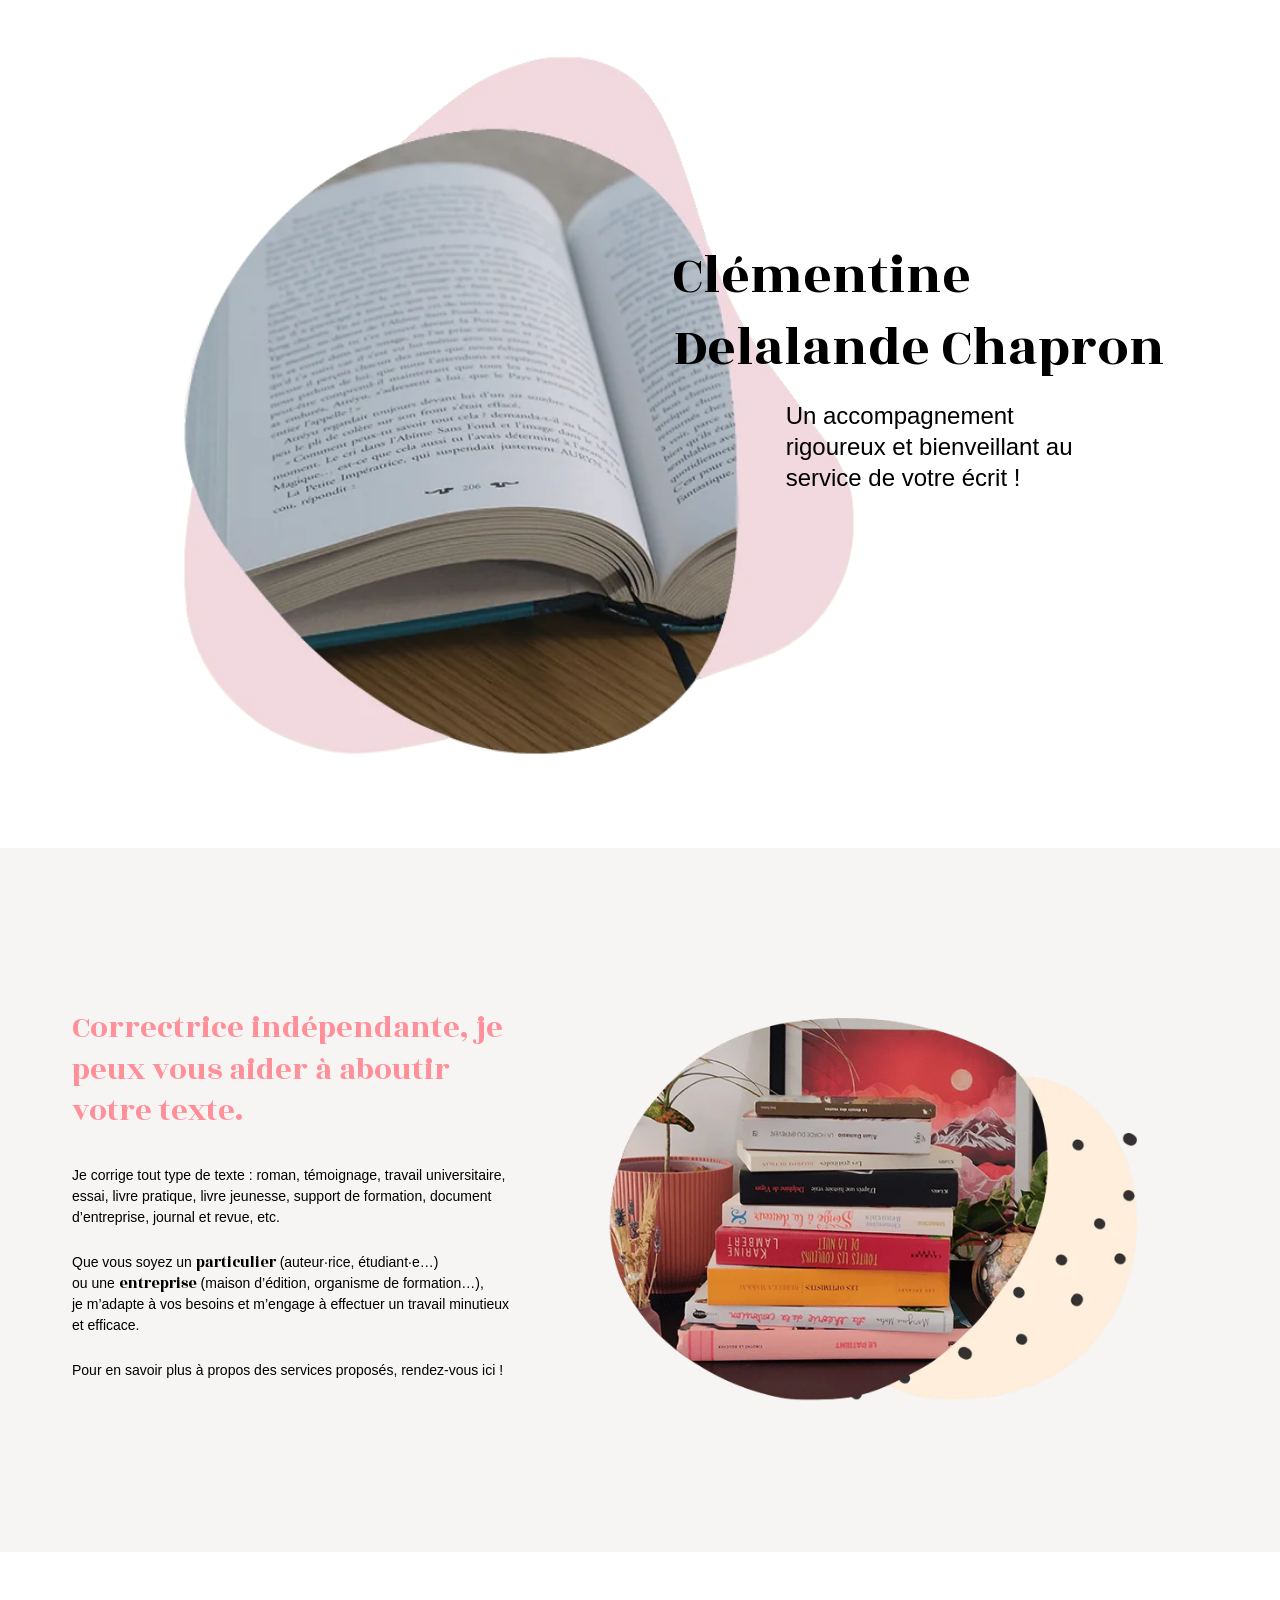
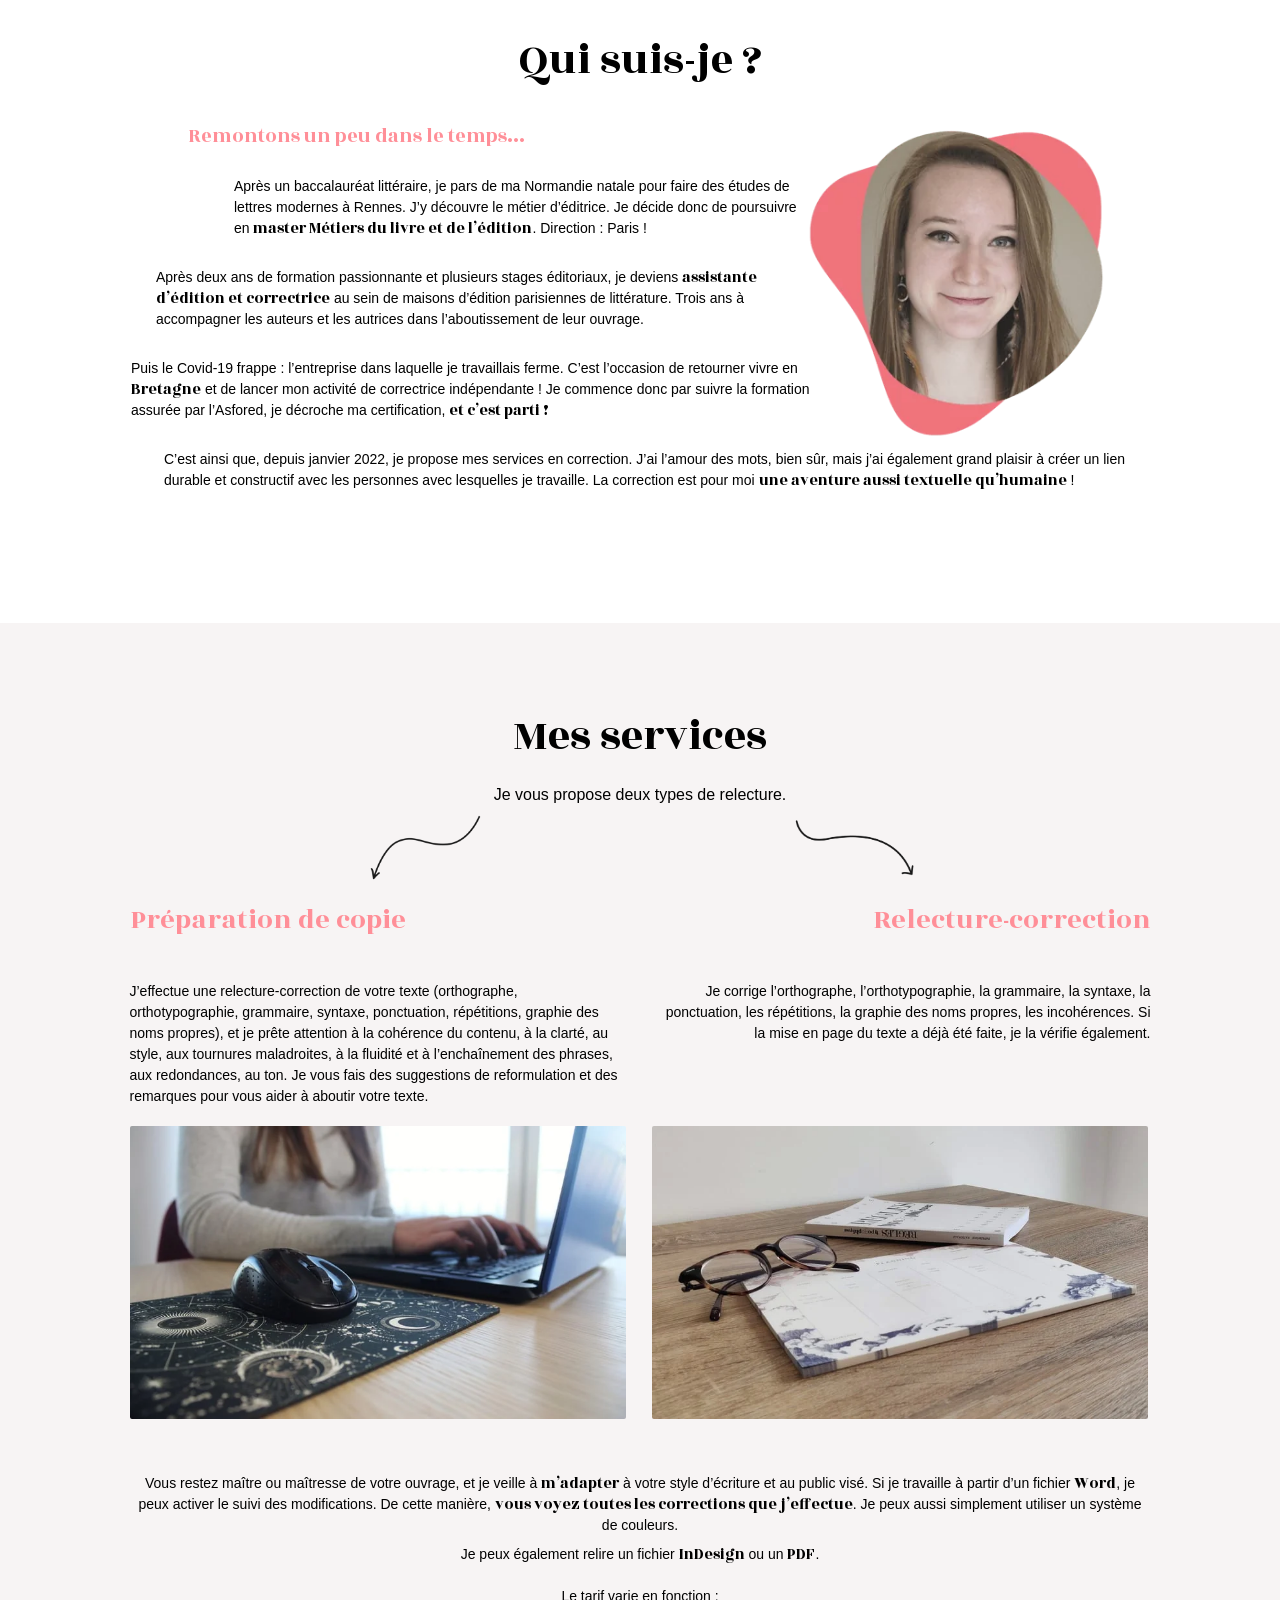
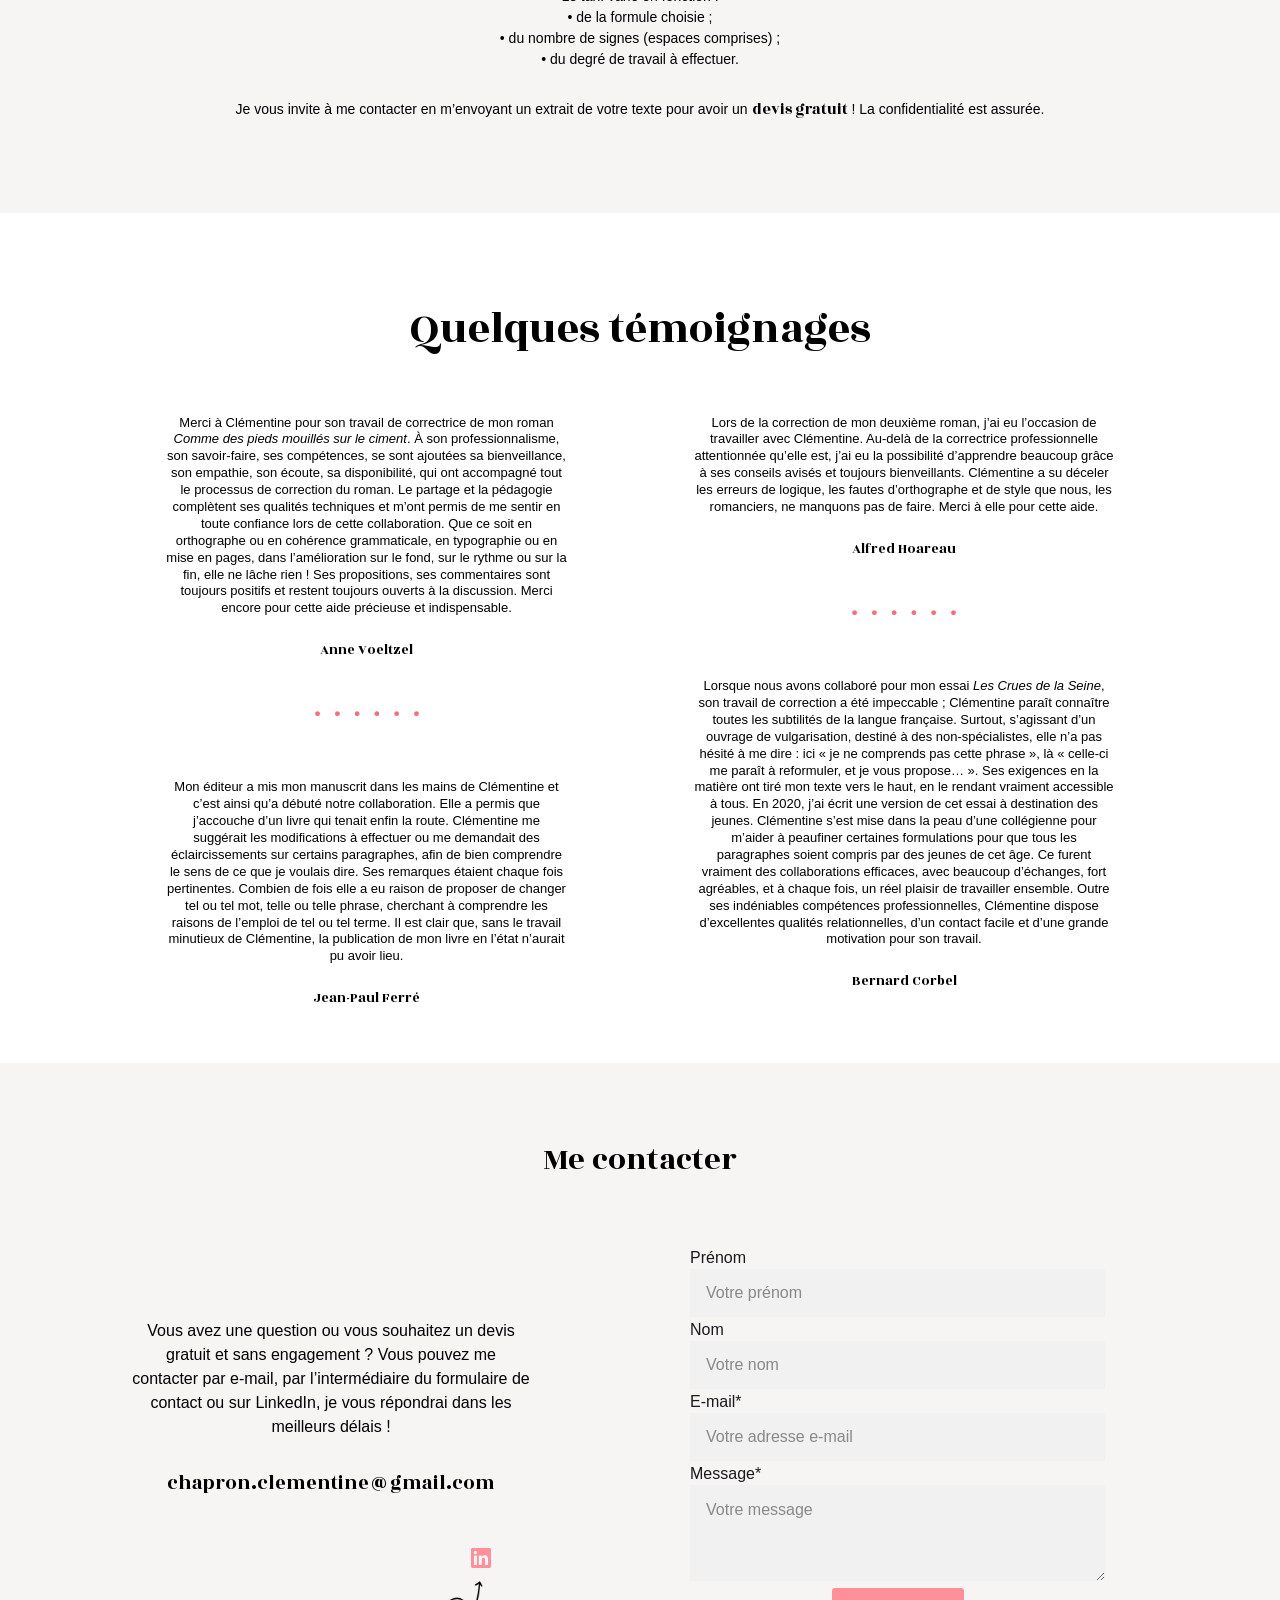
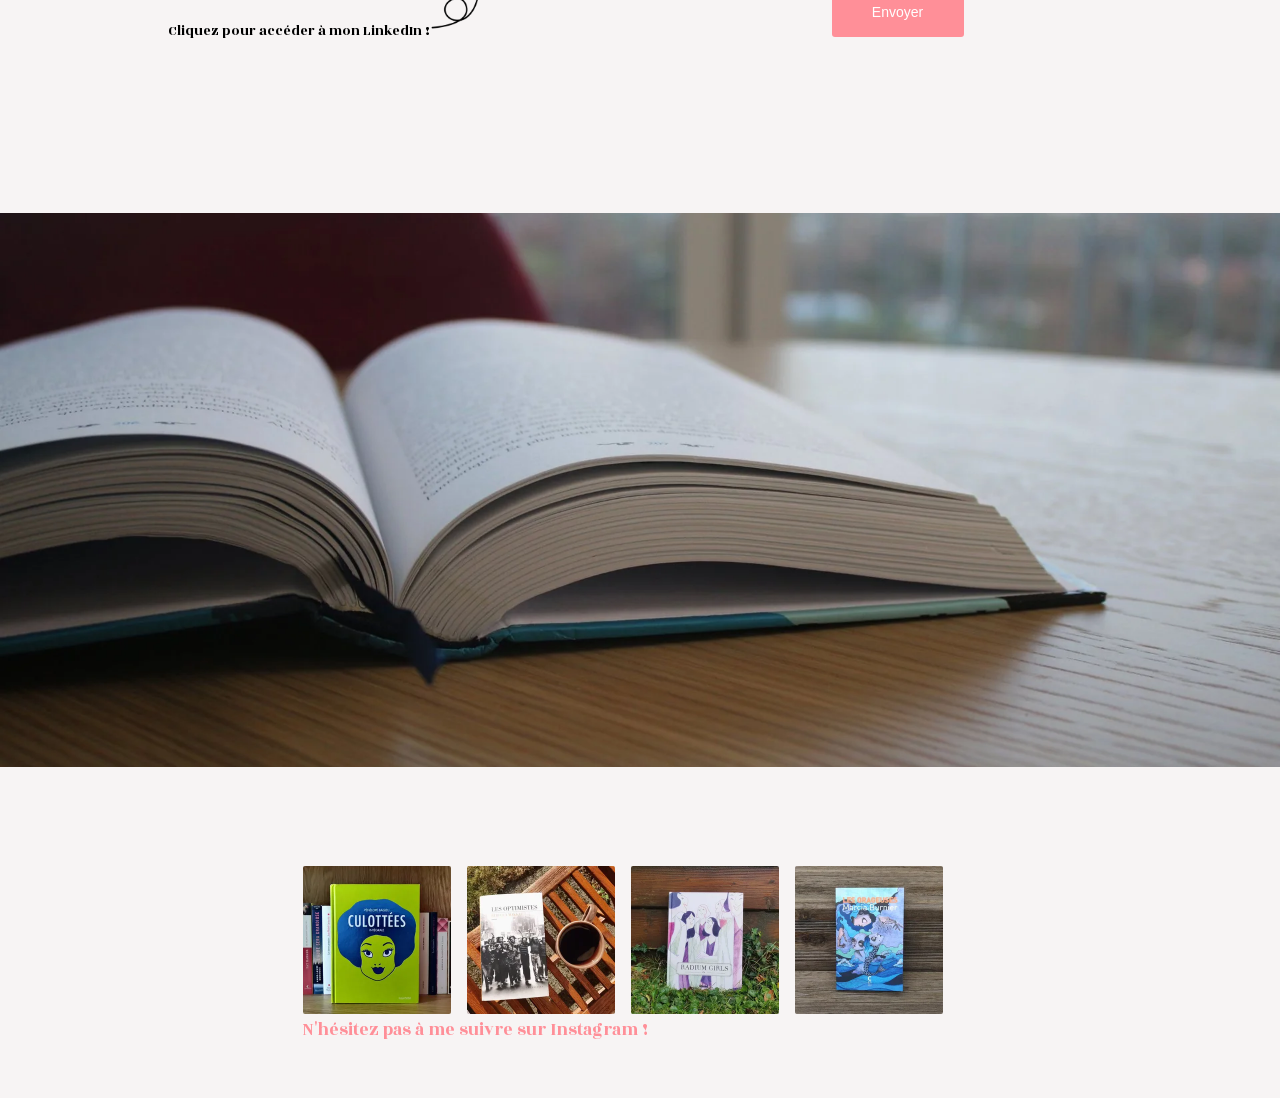
==== index.html @ de8ed554 "Textes alternatifs distincts pour les vignettes Instagram Les 4 vignettes partageaient le même alt="" ====
<!DOCTYPE html>
<html lang="fr">
<head>
<meta charset="UTF-8">
<meta name="viewport" content="width=device-width, initial-scale=1">
<title>Clémentine Delalande Chapron - Correctrice indépendante</title>
<meta name="description" content="Correctrice indépendante professionnelle, je propose des services de relecture et correction de textes : romans, essais, documents d'entreprise. Devis gratuit et travail rigoureux en Bretagne.">
<link rel="shortcut icon" href="/favicons/favicon.ico">
<link rel="icon" type="image/png" sizes="32x32" href="/favicons/favicon-32x32.png">
<link rel="apple-touch-icon" sizes="180x180" href="/favicons/apple-touch-icon-180x180.png">
<link rel="preload" as="font" type="font/woff2" href="./fonts/rozha-one-latin.woff2" crossorigin>
<link rel="preload" as="font" type="font/woff2" href="./fonts/raleway-latin.woff2" crossorigin>
<style>
  @font-face{font-family:'Rozha One';font-style:normal;font-weight:400;font-display:swap;src:url(./fonts/rozha-one-latin.woff2) format('woff2')}
  @font-face{font-family:'Raleway';font-style:normal;font-weight:300 700;font-display:swap;src:url(./fonts/raleway-latin.woff2) format('woff2')}

  :root{
    --rose:#ff8f98;
    --noir:#000;
    --tint:rgba(237,230,230,.43);
    --serif:'Rozha One',serif;
    --sans:'Raleway',sans-serif;
    --max:1224px;
  }
  *,*::before,*::after{box-sizing:border-box;}
  html,body{overflow-x:hidden;}
  body{
    margin:0;background:#fff;color:var(--noir);
    font-family:var(--sans);font-size:14px;line-height:21px;
    -webkit-font-smoothing:antialiased;-moz-osx-font-smoothing:grayscale;
  }
  img{max-width:100%;display:block;}
  a{color:var(--rose);}

  /* Mot mis en valeur au fil du texte : Rozha One 16px.
     line-height forcé à 21px pour ne pas gonfler la ligne du paragraphe. */
  .accent{font-family:var(--serif);font-size:16px;line-height:21px;}

  /* Titres de section (Rozha One, noir, centrés) */
  .section-title{
    font-family:var(--serif);font-weight:400;font-size:44px;line-height:1.2;
    text-align:center;color:var(--noir);margin:0 0 40px;
  }
  .section-title--sm{font-size:32px;}
  /* Sous-titre rose */
  .subtitle{
    font-family:var(--serif);font-weight:400;font-size:20px;line-height:24px;
    color:var(--rose);margin:0 0 28px;
  }
  .section--tint{background:var(--tint);}

  /* ============================== HERO ==============================
     Base mobile-first : empilé, centré. Le calage absolu pixel-perfect
     est réservé aux écrans larges (voir @media min-width:1180px). */
  .hero{background:#fff;padding:40px 16px;}
  .hero__inner{max-width:var(--max);margin:0 auto;display:flex;flex-direction:column;align-items:center;text-align:center;}
  .hero__title{margin:0 0 24px;max-width:90%;
    font-family:var(--serif);font-weight:400;font-size:32px;line-height:1.3;color:var(--noir);}
  .hero__subtitle{margin:0 0 40px;max-width:85%;
    font-family:var(--sans);font-weight:400;font-size:18px;line-height:1.3;color:var(--noir);}
  .hero__image{width:71%;max-width:360px;height:auto;}

  /* ==================== CORRECTRICE INDÉPENDANTE ==================== */
  .about{padding:48px 16px;}
  .about__inner{max-width:var(--max);margin:0 auto;
    display:flex;align-items:center;justify-content:space-between;gap:32px;}
  .about__text{flex:0 1 448px;}
  .about__title{margin:0 0 32px;
    font-family:var(--serif);font-weight:400;font-size:28px;line-height:1.3;color:var(--rose);}
  .about__text p{margin:0 0 24px;}
  .about__text p:last-child{margin-bottom:0;}
  /* Le lien « ici » est noir sur le site de référence, pas rose. */
  .about__text a{color:inherit;text-decoration:none;}
  .about__text a:hover{text-decoration:underline;}
  .about__img{flex:0 1 549px;width:549px;height:auto;}

  /* ========================== QUI SUIS-JE ========================== */
  .bio-section{padding:48px 16px;}
  .bio{max-width:1018px;margin:0 auto;}
  .bio::after{content:'';display:table;clear:both;}
  .bio p{margin:0 0 28px;}
  .bio p:last-child{margin-bottom:0;}
  .bio__img{float:right;width:344px;height:auto;margin:0 0 20px 44px;}

  /* ========================== MES SERVICES ========================== */
  .services{padding:48px 16px;}
  .services__intro{text-align:center;font-size:16px;line-height:24px;margin:0;}
  /* Flèches décoratives : dimensions reprises telles quelles du site de référence
     (les deux fichiers n'ont ni la même taille ni le même alignement vertical). */
  .services__arrows{display:flex;justify-content:space-between;max-width:555px;margin:4px auto 0;align-items:flex-start;}
  .services__arrow{opacity:.9;}
  .services__arrow--l{width:124px;height:74px;}
  .services__arrow--r{width:129px;height:64px;margin-top:5px;}
  .services__cols{display:flex;gap:26px;max-width:1021px;margin:19px auto 0;align-items:stretch;}
  .services__col{flex:1 1 0;display:flex;flex-direction:column;text-align:center;}
  .services__col h3{font-family:var(--serif);font-weight:400;font-size:28px;line-height:1.2;color:var(--rose);margin:0 0 44px;text-align:center;}
  .services__col p{margin:0 0 19px;}
  /* margin-top:auto pousse chaque image en bas de sa colonne -> bas alignés */
  .services__col img{width:100%;height:auto;border-radius:2px;margin-top:auto;}
  .services__more{max-width:1018px;margin:54px auto 0;text-align:center;}
  .services__more p{margin:0 0 8px;}
  .services__more p:nth-of-type(2){margin-bottom:21px;}   /* respiration avant le bloc tarifs */
  .services__more p:nth-of-type(3){margin-bottom:0;}      /* « Le tarif varie… » collé à la liste */
  .services__more ul{list-style:none;padding:0;margin:0 0 29px;}
  .services__more p:last-of-type{margin-bottom:0;}

  /* ========================== TÉMOIGNAGES ========================== */
  .temoignages{padding:48px 16px;}
  .temoignages__grid{display:flex;gap:60px;max-width:949px;margin:0 auto;}
  .temoignages__col{flex:1 1 0;}
  .temoignage p{font-size:13px;line-height:16.9px;margin:0 0 24px;text-align:center;}
  .temoignage cite{display:block;margin:0;
    font-family:var(--serif);font-style:normal;font-weight:400;font-size:14px;line-height:18.2px;
    color:var(--noir);text-align:center;}
  .dots{display:block;width:114px;height:10px;margin:50px auto 60px;}

  /* ========================== ME CONTACTER ========================== */
  .contact{padding:48px 16px;}
  .contact__inner{max-width:1018px;margin:40px auto 0;display:flex;gap:40px;align-items:flex-start;}
  .contact__left{flex:1 1 0;text-align:center;}
  .contact__form{flex:0 1 415px;}
  .contact__intro{margin:0;font-size:16px;line-height:24px;}
  .contact__email{margin:32px 0 0;font-family:var(--serif);font-size:20px;line-height:24px;color:var(--noir);}
  .contact__linkedin{position:relative;height:92px;width:300px;margin:53px auto 0;}
  .contact__linkedin-icon{position:absolute;top:0;right:0;color:var(--rose);line-height:0;}
  .contact__linkedin-arrow{position:absolute;top:29px;right:44px;width:61px;height:55px;}
  .contact__linkedin-text{position:absolute;top:74px;left:0;
    font-family:var(--serif);font-size:14px;line-height:18.2px;color:var(--noir);text-decoration:none;}
  .contact__linkedin-text:hover{text-decoration:underline;}
  .contact__form label{display:block;margin:0 0 2px;font-size:16px;line-height:19px;color:#1a1a1a;}
  .contact__form input,.contact__form textarea{
    width:100%;border:0;border-radius:0;background:#f1f1f1;
    font-family:var(--sans);font-size:16px;color:#1d1e20;}
  .contact__form input{height:48px;padding:0 16px;margin:0 0 3px;}
  /* display:block sur le textarea : sinon la line-box ajoute ~6px sous le champ */
  .contact__form textarea{display:block;height:96px;padding:16px;margin:0 0 7px;resize:vertical;}
  .contact__form ::placeholder{color:#888;opacity:1;}
  .contact__form button{
    display:block;width:132px;height:49px;margin:0 auto;padding:0;
    border:0;border-radius:3px;background:var(--rose);
    font-family:var(--sans);font-size:14px;color:#fff;cursor:pointer;}
  .contact__form button:hover{opacity:.9;}

  /* ======================= BANNIÈRE + INSTAGRAM ======================= */
  .banner{height:554px;background:url(./assets/images/hero-bg.webp) center/cover no-repeat;background-color:#1d1e20;}
  .insta{padding:48px 16px 40px;}
  .insta__grid{display:flex;gap:16px;flex-wrap:wrap;justify-content:center;max-width:674px;margin:0 auto;}
  .insta__grid a{flex:0 0 auto;width:148px;height:148px;overflow:hidden;border-radius:2px;}
  .insta__grid img{width:100%;height:100%;object-fit:cover;}
  .insta__caption{max-width:674px;margin:5px auto 0;text-align:center;
    font-family:var(--serif);font-weight:400;font-size:18px;line-height:23.4px;color:var(--rose);}
  .insta__caption a{color:inherit;text-decoration:none;}
  .insta__caption a:hover{text-decoration:underline;}

  /* ==================================================================
     ÉCRANS LARGES (≥1180px) — calage pixel sur delalandechapron.fr.
     Les hauteurs de section, retraits et gouttières ci-dessous sont
     relevés au pixel sur le site de référence à 1440px de large.
     ================================================================== */
  @media (min-width:1180px){

    /* ---- HERO : section de 848px, éléments positionnés en absolu ---- */
    .hero{padding:0;}
    .hero__inner{position:relative;min-height:848px;display:block;text-align:left;}
    .hero__image{position:absolute;z-index:1;top:54px;left:12.4%;width:55.5%;max-width:none;}
    .hero__title{position:absolute;z-index:2;top:241px;left:52.7%;width:540px;max-width:none;margin:0;font-size:55px;}
    .hero__subtitle{position:absolute;z-index:2;top:400px;left:61.9%;width:295px;max-width:none;margin:0;font-size:24px;}

    /* ---- CORRECTRICE INDÉPENDANTE : section de 704px ---- */
    .about{padding:0;}
    .about__inner{min-height:704px;padding:160px 0 0 44px;
      align-items:flex-start;justify-content:flex-start;text-align:left;gap:0;}
    .about__text{flex:0 0 448px;width:auto;max-width:none;}
    .about__title{font-size:32px;}
    .about__img{flex:0 0 549px;width:549px;max-width:none;margin:4px 0 0 80px;}

    /* ---- QUI SUIS-JE : section de 671px ---- */
    .bio-section{padding:83px 0 132px;}
    .bio-section .section-title{margin-bottom:36px;}
    .bio{position:relative;max-width:1018px;}
    /* Image sortie du flux : sur le site de référence le texte passe au ras de
       l'image (et la dépasse même de quelques pixels), ce qu'un float interdit. */
    .bio__img{position:absolute;float:none;top:0;left:653px;width:344px;max-width:none;margin:0;}
    /* Retrait ET largeur de chaque paragraphe repris du site de référence : ce
       sont des blocs posés à la main dans le builder d'origine, d'où ces valeurs
       sans logique commune. Elles conditionnent les césures de lignes.
       1 = sous-titre, 2..5 = les quatre paragraphes. */
    .bio p:nth-of-type(1){margin-left:57px;width:400px;}
    /* 575 et non 579 : le site de référence est en white-space:break-spaces,
       où l'espace de fin de ligne doit tenir dans la ligne. Retirer ~4px
       reproduit ses points de césure sans importer cette propriété. */
    .bio p:nth-of-type(2){margin-left:103px;width:575px;}
    .bio p:nth-of-type(3){margin-left:25px;width:610px;}
    .bio p:nth-of-type(4){width:693px;}
    .bio p:nth-of-type(5){margin-left:33px;width:971px;}

    /* ---- MES SERVICES : section de 1190px ---- */
    .services{padding:88px 0 93px;}
    .services .section-title{margin-bottom:19px;}
    /* Colonnes de texte à 503px, images à 496px : les deux ne coïncident pas
       sur le site de référence, et la largeur de texte fixe les césures. */
    .services__cols{gap:15px;}
    .services__col img{width:496px;}
    .services__col--right img{margin-left:4px;}
    /* max-width 500 dans une colonne de 503 : même raison que pour .bio
       (break-spaces sur le site de référence). */
    .services__col p{max-width:500px;}
    .services__col--right p{margin-left:4px;}
    .services__col--left,.services__col--left h3{text-align:left;}
    .services__col--right,.services__col--right h3{text-align:right;}

    /* ---- TÉMOIGNAGES : section de 868px ----
       Colonnes volontairement inégales (402/421) : ce sont les largeurs du
       site de référence, elles conditionnent le nombre de lignes par citation. */
    .temoignages{padding:91px 0 56px;}
    .temoignages .section-title{margin-bottom:58px;}
    .temoignages__grid{gap:126px;}
    .temoignages__col--l{flex:0 0 402px;}
    .temoignages__col--r{flex:0 0 421px;}

    /* ---- ME CONTACTER : section de 749px ---- */
    .contact{padding:78px 0 173px;}
    .contact .section-title{margin-bottom:0;}
    .contact__inner{justify-content:flex-start;gap:159px;margin-top:65px;}
    .contact__left{flex:0 0 400px;padding-top:74px;}
    .contact__form{flex:0 0 415px;padding-top:3px;}
    /* Bloc LinkedIn : icône, flèche et libellé calés un à un sur l'original. */
    .contact__linkedin{width:400px;margin:53px 0 0;}
    .contact__linkedin-icon{left:340px;right:auto;}
    .contact__linkedin-arrow{left:296px;right:auto;}
    .contact__linkedin-text{left:37px;}

    /* ---- BANNIÈRE + INSTAGRAM ---- */
    .banner{height:554px;}
    .insta{padding:99px 0 56px;}
    .insta__grid{flex-wrap:nowrap;justify-content:flex-start;}
    .insta__caption{text-align:left;}
  }

  /* ================================ MOBILE =============================== */
  @media (max-width:919px){
    .section-title{font-size:34px;margin-bottom:32px;}
    .section-title--sm{font-size:28px;}

    .about__inner{flex-direction:column;align-items:center;text-align:center;}
    .about__text{flex:none;width:100%;max-width:480px;}
    .about__img{flex:none;width:80%;max-width:360px;}

    .bio{text-align:center;}
    .bio .subtitle{text-align:center;}
    .bio__img{float:none;display:block;width:60%;max-width:280px;margin:0 auto 24px;}

    .services__arrows{display:none;}
    .services__cols{flex-direction:column;gap:40px;}

    .temoignages__grid{flex-direction:column;gap:0;}

    .contact__inner{flex-direction:column;gap:40px;}
    .contact__left{flex:none;}
    .contact__form{flex:none;width:100%;}

    .banner{height:240px;}
    .insta__grid a{width:130px;height:130px;}
  }
</style>
</head>
<body>

  <!-- ============================ HERO ============================ -->
  <section class="hero">
    <div class="hero__inner">
      <h1 class="hero__title">Clémentine Delalande Chapron</h1>
      <p class="hero__subtitle">Un accompagnement rigoureux et bienveillant au service de votre écrit&nbsp;!</p>
      <img class="hero__image" src="./assets/images/hero-portrait.webp"
           srcset="./assets/images/hero-portrait-mobile.webp 257w, ./assets/images/hero-portrait.webp 679w"
           sizes="(min-width:920px) 679px, 257px" width="679" height="706"
           alt="Clémentine Delalande Chapron, correctrice indépendante professionnelle" loading="eager" fetchpriority="high">
    </div>
  </section>

  <!-- ====================== CORRECTRICE INDÉPENDANTE ====================== -->
  <section class="about section--tint">
    <div class="about__inner">
      <div class="about__text">
        <h2 class="about__title">Correctrice indépendante, je peux vous aider à aboutir votre texte.</h2>
        <p>Je corrige tout type de texte&nbsp;: roman, témoignage, travail universitaire, essai, livre pratique, livre jeunesse, support de formation, document d’entreprise, journal et revue, etc.</p>
        <p>Que vous soyez un <span class="accent">particulier</span> (auteur·rice, étudiant·e…)<br>
           ou une <span class="accent">entreprise</span> (maison d’édition, organisme de formation…),<br>
           je m’adapte à vos besoins et m’engage à effectuer un travail minutieux et efficace.</p>
        <p>Pour en savoir plus à propos des services proposés, rendez-vous <a href="#messervices">ici</a>&nbsp;!</p>
      </div>
      <img class="about__img" src="./assets/images/portrait-about.webp"
           srcset="./assets/images/portrait-about-mobile.webp 300w, ./assets/images/portrait-about.webp 549w"
           sizes="(min-width:920px) 549px, 80vw" width="549" height="396"
           alt="Pile de livres corrigés par Clémentine Delalande Chapron" loading="lazy">
    </div>
  </section>

  <!-- ============================ QUI SUIS-JE ============================ -->
  <section class="bio-section">
    <h2 class="section-title">Qui suis-je&nbsp;?</h2>
    <div class="bio">
      <img class="bio__img" src="./assets/images/livre-ma-taate.webp"
           srcset="./assets/images/livre-ma-taate-mobile.webp 300w, ./assets/images/livre-ma-taate.webp 375w"
           sizes="(min-width:920px) 344px, 60vw" width="375" height="345"
           alt="Portrait de Clémentine Delalande Chapron" loading="lazy">
      <p class="subtitle">Remontons un peu dans le temps...</p>
      <p>Après un baccalauréat littéraire, je pars de ma Normandie natale pour faire des études de lettres modernes à Rennes. J’y découvre le métier d’éditrice. Je décide donc de poursuivre en <span class="accent">master Métiers du livre et de l’édition</span>. Direction&nbsp;: Paris&nbsp;!</p>
      <p>Après deux ans de formation passionnante et plusieurs stages éditoriaux, je deviens <span class="accent">assistante d’édition et correctrice</span> au sein de maisons d’édition parisiennes de littérature. Trois ans à accompagner les auteurs et les autrices dans l’aboutissement de leur ouvrage.</p>
      <p>Puis le Covid-19 frappe&nbsp;: l’entreprise dans laquelle je travaillais ferme. C’est l’occasion de retourner vivre en <span class="accent">Bretagne</span> et de lancer mon activité de correctrice indépendante&nbsp;! Je commence donc par suivre la formation assurée par l’Asfored, je décroche ma certification, <span class="accent">et c’est parti&nbsp;!</span></p>
      <p>C’est ainsi que, depuis janvier 2022, je propose mes services en correction. J’ai l’amour des mots, bien sûr, mais j’ai également grand plaisir à créer un lien durable et constructif avec les personnes avec lesquelles je travaille. La correction est pour moi <span class="accent">une aventure aussi textuelle qu’humaine</span>&nbsp;!</p>
    </div>
  </section>

  <!-- ============================ MES SERVICES ============================ -->
  <section id="messervices" class="services section--tint">
    <h2 class="section-title">Mes services</h2>
    <p class="services__intro">Je vous propose deux types de relecture.</p>
    <div class="services__arrows">
      <img class="services__arrow services__arrow--l" src="./assets/images/fleche-gauche.png" width="124" height="74" alt="" aria-hidden="true" loading="lazy">
      <img class="services__arrow services__arrow--r" src="./assets/images/fleche-droite.png" width="129" height="64" alt="" aria-hidden="true" loading="lazy">
    </div>
    <div class="services__cols">
      <div class="services__col services__col--left">
        <h3>Préparation de copie</h3>
        <p>J’effectue une relecture-correction de votre texte (orthographe, orthotypographie, grammaire, syntaxe, ponctuation, répétitions, graphie des noms propres), et je prête attention à la cohérence du contenu, à la clarté, au style, aux tournures maladroites, à la fluidité et à l’enchaînement des phrases, aux redondances, au ton. Je vous fais des suggestions de reformulation et des remarques pour vous aider à aboutir votre texte.</p>
        <img src="./assets/images/correction-manuscrit.webp" width="496" height="292" alt="Préparation de copie : travail sur ordinateur" loading="lazy">
      </div>
      <div class="services__col services__col--right">
        <h3>Relecture-correction</h3>
        <p>Je corrige l’orthographe, l’orthotypographie, la grammaire, la syntaxe, la ponctuation, les répétitions, la graphie des noms propres, les incohérences. Si la mise en page du texte a déjà été faite, je la vérifie également.</p>
        <img src="./assets/images/correction-exemple.webp" width="496" height="292" alt="Relecture-correction sur manuscrit imprimé" loading="lazy">
      </div>
    </div>
    <div class="services__more">
      <p>Vous restez maître ou maîtresse de votre ouvrage, et je veille à <span class="accent">m’adapter</span> à votre style d’écriture et au public visé. Si je travaille à partir d’un fichier <span class="accent">Word</span>, je peux activer le suivi des modifications. De cette manière, <span class="accent">vous voyez toutes les corrections que j’effectue</span>. Je peux aussi simplement utiliser un système de couleurs.</p>
      <p>Je peux également relire un fichier <span class="accent">InDesign</span> ou un <span class="accent">PDF</span>.</p>
      <p>Le tarif varie en fonction&nbsp;:</p>
      <ul>
        <li>• de la formule choisie&nbsp;;</li>
        <li>• du nombre de signes (espaces comprises)&nbsp;;</li>
        <li>• du degré de travail à effectuer.</li>
      </ul>
      <p>Je vous invite à me contacter en m’envoyant un extrait de votre texte pour avoir un <span class="accent">devis gratuit</span>&nbsp;! La confidentialité est assurée.</p>
    </div>
  </section>

  <!-- ============================ TÉMOIGNAGES ============================ -->
  <section class="temoignages">
    <h2 class="section-title">Quelques témoignages</h2>
    <div class="temoignages__grid">
      <div class="temoignages__col temoignages__col--l">
        <div class="temoignage">
          <p>Merci à Clémentine pour son travail de correctrice de mon roman <em>Comme des pieds mouillés sur le ciment</em>. À son professionnalisme, son savoir-faire, ses compétences, se sont ajoutées sa bienveillance, son empathie, son écoute, sa disponibilité, qui ont accompagné tout le processus de correction du roman. Le partage et la pédagogie complètent ses qualités techniques et m’ont permis de me sentir en toute confiance lors de cette collaboration. Que ce soit en orthographe ou en cohérence grammaticale, en typographie ou en mise en pages, dans l’amélioration sur le fond, sur le rythme ou sur la fin, elle ne lâche rien&nbsp;! Ses propositions, ses commentaires sont toujours positifs et restent toujours ouverts à la discussion. Merci encore pour cette aide précieuse et indispensable.</p>
          <cite>Anne Voeltzel</cite>
        </div>
        <img class="dots" src="./assets/images/decoration-pois.png" width="114" height="10" alt="" aria-hidden="true" loading="lazy">
        <div class="temoignage">
          <p>Mon éditeur a mis mon manuscrit dans les mains de Clémentine et c’est ainsi qu’a débuté notre collaboration. Elle a permis que j’accouche d’un livre qui tenait enfin la route. Clémentine me suggérait les modifications à effectuer ou me demandait des éclaircissements sur certains paragraphes, afin de bien comprendre le sens de ce que je voulais dire. Ses remarques étaient chaque fois pertinentes. Combien de fois elle a eu raison de proposer de changer tel ou tel mot, telle ou telle phrase, cherchant à comprendre les raisons de l’emploi de tel ou tel terme. Il est clair que, sans le travail minutieux de Clémentine, la publication de mon livre en l’état n’aurait pu avoir lieu.</p>
          <cite>Jean-Paul Ferré</cite>
        </div>
      </div>
      <div class="temoignages__col temoignages__col--r">
        <div class="temoignage">
          <p>Lors de la correction de mon deuxième roman, j’ai eu l’occasion de travailler avec Clémentine. Au-delà de la correctrice professionnelle attentionnée qu’elle est, j’ai eu la possibilité d’apprendre beaucoup grâce à ses conseils avisés et toujours bienveillants. Clémentine a su déceler les erreurs de logique, les fautes d’orthographe et de style que nous, les romanciers, ne manquons pas de faire. Merci à elle pour cette aide.</p>
          <cite>Alfred Hoareau</cite>
        </div>
        <img class="dots" src="./assets/images/decoration-pois.png" width="114" height="10" alt="" aria-hidden="true" loading="lazy">
        <div class="temoignage">
          <p>Lorsque nous avons collaboré pour mon essai <em>Les Crues de la Seine</em>, son travail de correction a été impeccable&nbsp;; Clémentine paraît connaître toutes les subtilités de la langue française. Surtout, s’agissant d’un ouvrage de vulgarisation, destiné à des non-spécialistes, elle n’a pas hésité à me dire&nbsp;: ici «&nbsp;je ne comprends pas cette phrase&nbsp;», là «&nbsp;celle-ci me paraît à reformuler, et je vous propose…&nbsp;». Ses exigences en la matière ont tiré mon texte vers le haut, en le rendant vraiment accessible à tous. En 2020, j’ai écrit une version de cet essai à destination des jeunes. Clémentine s’est mise dans la peau d’une collégienne pour m’aider à peaufiner certaines formulations pour que tous les paragraphes soient compris par des jeunes de cet âge. Ce furent vraiment des collaborations efficaces, avec beaucoup d’échanges, fort agréables, et à chaque fois, un réel plaisir de travailler ensemble. Outre ses indéniables compétences professionnelles, Clémentine dispose d’excellentes qualités relationnelles, d’un contact facile et d’une grande motivation pour son travail.</p>
          <cite>Bernard Corbel</cite>
        </div>
      </div>
    </div>
  </section>

  <!-- ============================ ME CONTACTER ============================ -->
  <section class="contact section--tint">
    <h2 class="section-title section-title--sm">Me contacter</h2>
    <div class="contact__inner">
      <div class="contact__left">
        <p class="contact__intro">Vous avez une question ou vous souhaitez un devis gratuit et sans engagement&nbsp;? Vous pouvez me contacter par e-mail, par l’intermédiaire du formulaire de contact ou sur LinkedIn, je vous répondrai dans les meilleurs délais&nbsp;!</p>
        <p class="contact__email">chapron.clementine@gmail.com</p>
        <div class="contact__linkedin">
          <a class="contact__linkedin-icon" href="https://www.linkedin.com/in/cl%C3%A9mentine-delalande-chapron-a98442133" target="_blank" rel="noopener" aria-label="Profil LinkedIn de Clémentine Delalande Chapron">
            <svg viewBox="0 0 24 24" width="20" height="20" fill="currentColor" aria-hidden="true"><path d="M20.45 20.45h-3.56v-5.57c0-1.33-.03-3.04-1.85-3.04-1.85 0-2.14 1.45-2.14 2.94v5.67H9.35V9h3.41v1.56h.05c.48-.9 1.64-1.85 3.37-1.85 3.6 0 4.27 2.37 4.27 5.46v6.28zM5.34 7.43a2.06 2.06 0 1 1 0-4.13 2.06 2.06 0 0 1 0 4.13zM7.12 20.45H3.56V9h3.56v11.45zM22.22 0H1.77C.79 0 0 .77 0 1.73v20.54C0 23.23.79 24 1.77 24h20.45c.98 0 1.78-.77 1.78-1.73V1.73C24 .77 23.2 0 22.22 0z"/></svg>
          </a>
          <img class="contact__linkedin-arrow" src="./assets/images/fleche-bas.png" width="61" height="55" alt="" aria-hidden="true" loading="lazy">
          <a class="contact__linkedin-text" href="https://www.linkedin.com/in/cl%C3%A9mentine-delalande-chapron-a98442133" target="_blank" rel="noopener">Cliquez pour accéder à mon LinkedIn&nbsp;!</a>
        </div>
      </div>
      <form class="contact__form" name="contact" method="POST" data-netlify="true" netlify-honeypot="bot-field">
        <input type="hidden" name="form-name" value="contact">
        <p hidden><label>Ne pas remplir&nbsp;: <input name="bot-field"></label></p>
        <label for="prenom">Prénom</label>
        <input id="prenom" type="text" name="prenom" placeholder="Votre prénom">
        <label for="nom">Nom</label>
        <input id="nom" type="text" name="nom" placeholder="Votre nom">
        <label for="email">E-mail*</label>
        <input id="email" type="email" name="email" required placeholder="Votre adresse e-mail">
        <label for="message">Message*</label>
        <textarea id="message" name="message" required placeholder="Votre message"></textarea>
        <button type="submit">Envoyer</button>
      </form>
    </div>
  </section>

  <!-- ============================ BANNIÈRE ============================ -->
  <div class="banner" role="img" aria-label="Livre ouvert posé sur une table"></div>

  <!-- ============================ INSTAGRAM ============================ -->
  <section class="insta section--tint">
    <div class="insta__grid">
      <a href="https://www.instagram.com/p/C_GNXeIquNM/" target="_blank" rel="noopener"><img src="./assets/images/instagram-1.webp" width="296" height="296" loading="lazy" alt="Publication Instagram : Culottées, l’intégrale de Pénélope Bagieu"></a>
      <a href="https://www.instagram.com/p/CwisTeYqcnq/" target="_blank" rel="noopener"><img src="./assets/images/instagram-2.webp" width="296" height="296" loading="lazy" alt="Publication Instagram : Les Optimistes, roman de Rebecca Makkai"></a>
      <a href="https://www.instagram.com/p/CwVPudGK7IF/" target="_blank" rel="noopener"><img src="./assets/images/instagram-3.webp" width="296" height="296" loading="lazy" alt="Publication Instagram : Radium Girls de Cy."></a>
      <a href="https://www.instagram.com/p/Cjn-6ibqRlZ/" target="_blank" rel="noopener"><img src="./assets/images/instagram-4.webp" width="296" height="296" loading="lazy" alt="Publication Instagram : Les Orageuses de Marcia Burnier"></a>
    </div>
    <p class="insta__caption"><a href="https://www.instagram.com/clementine.correctrice/" target="_blank" rel="noopener">N'hésitez pas à me suivre sur Instagram&nbsp;!</a></p>
  </section>

</body>
</html>
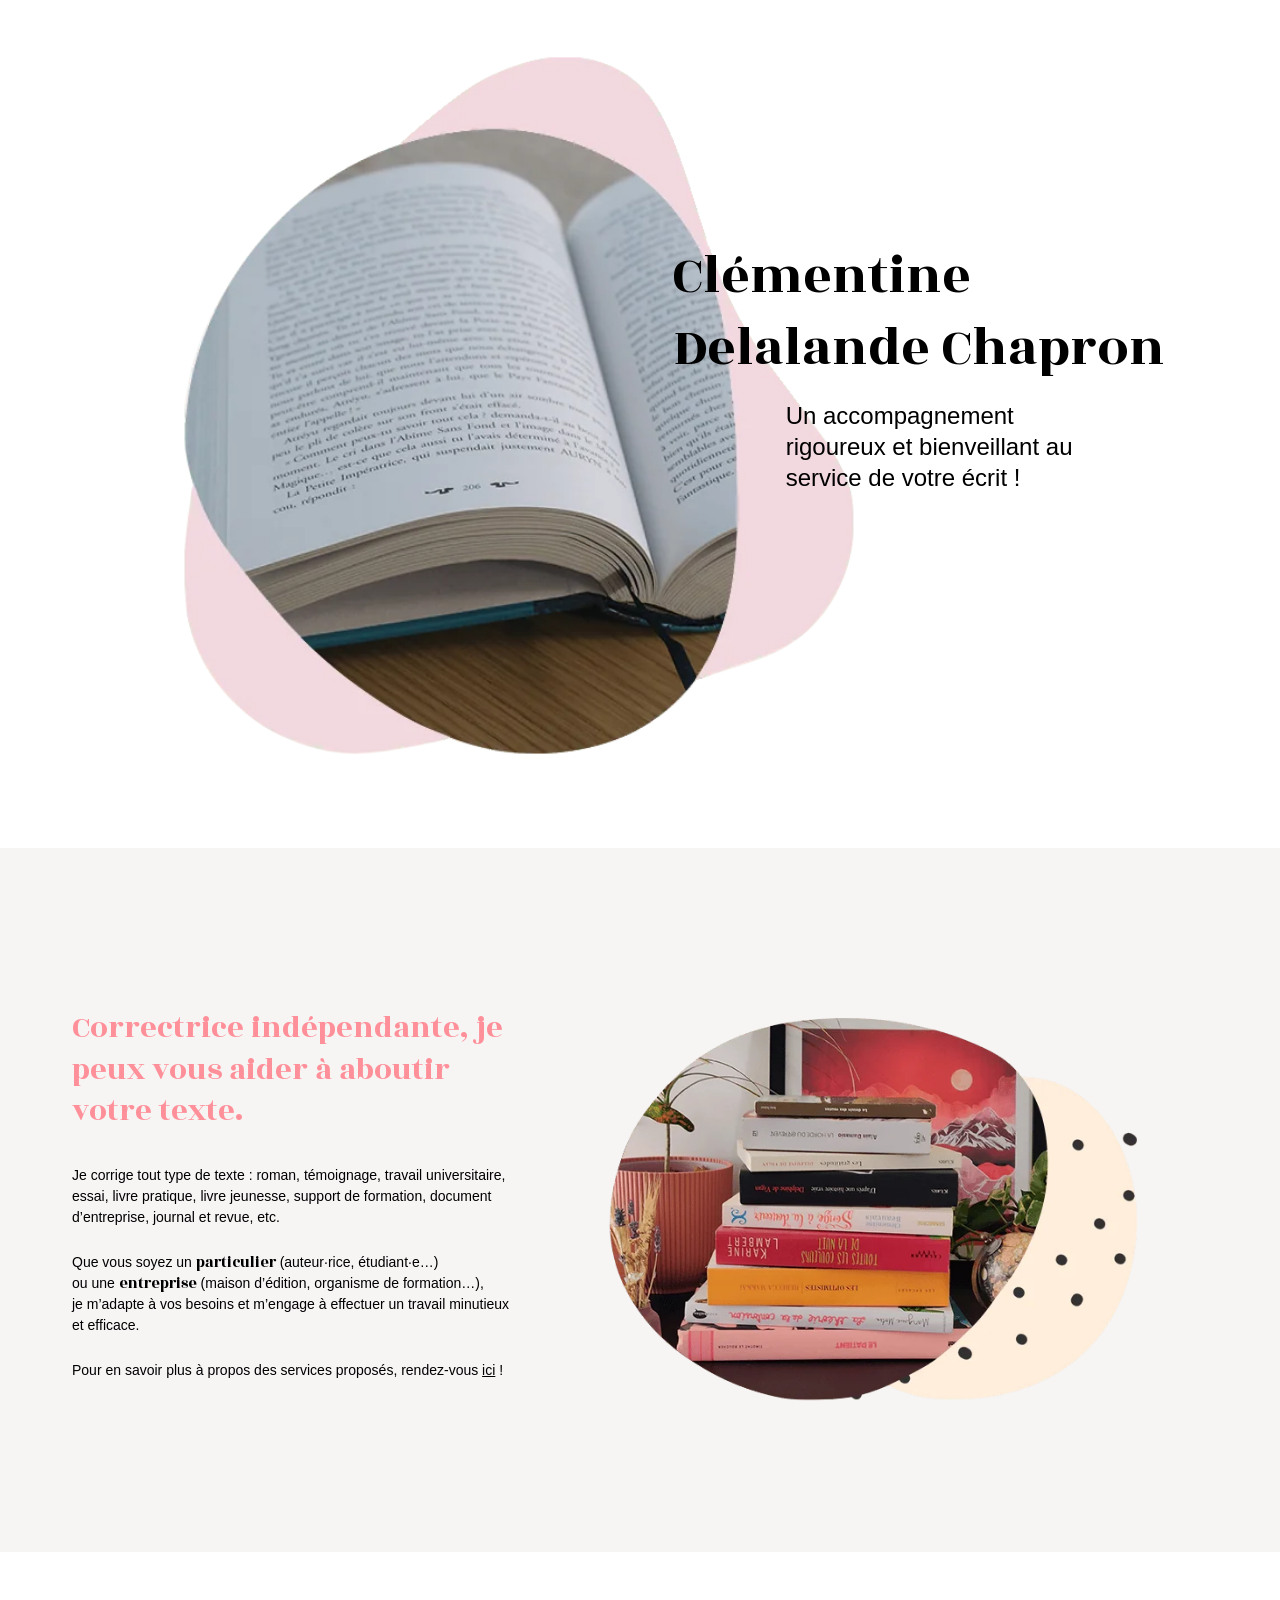
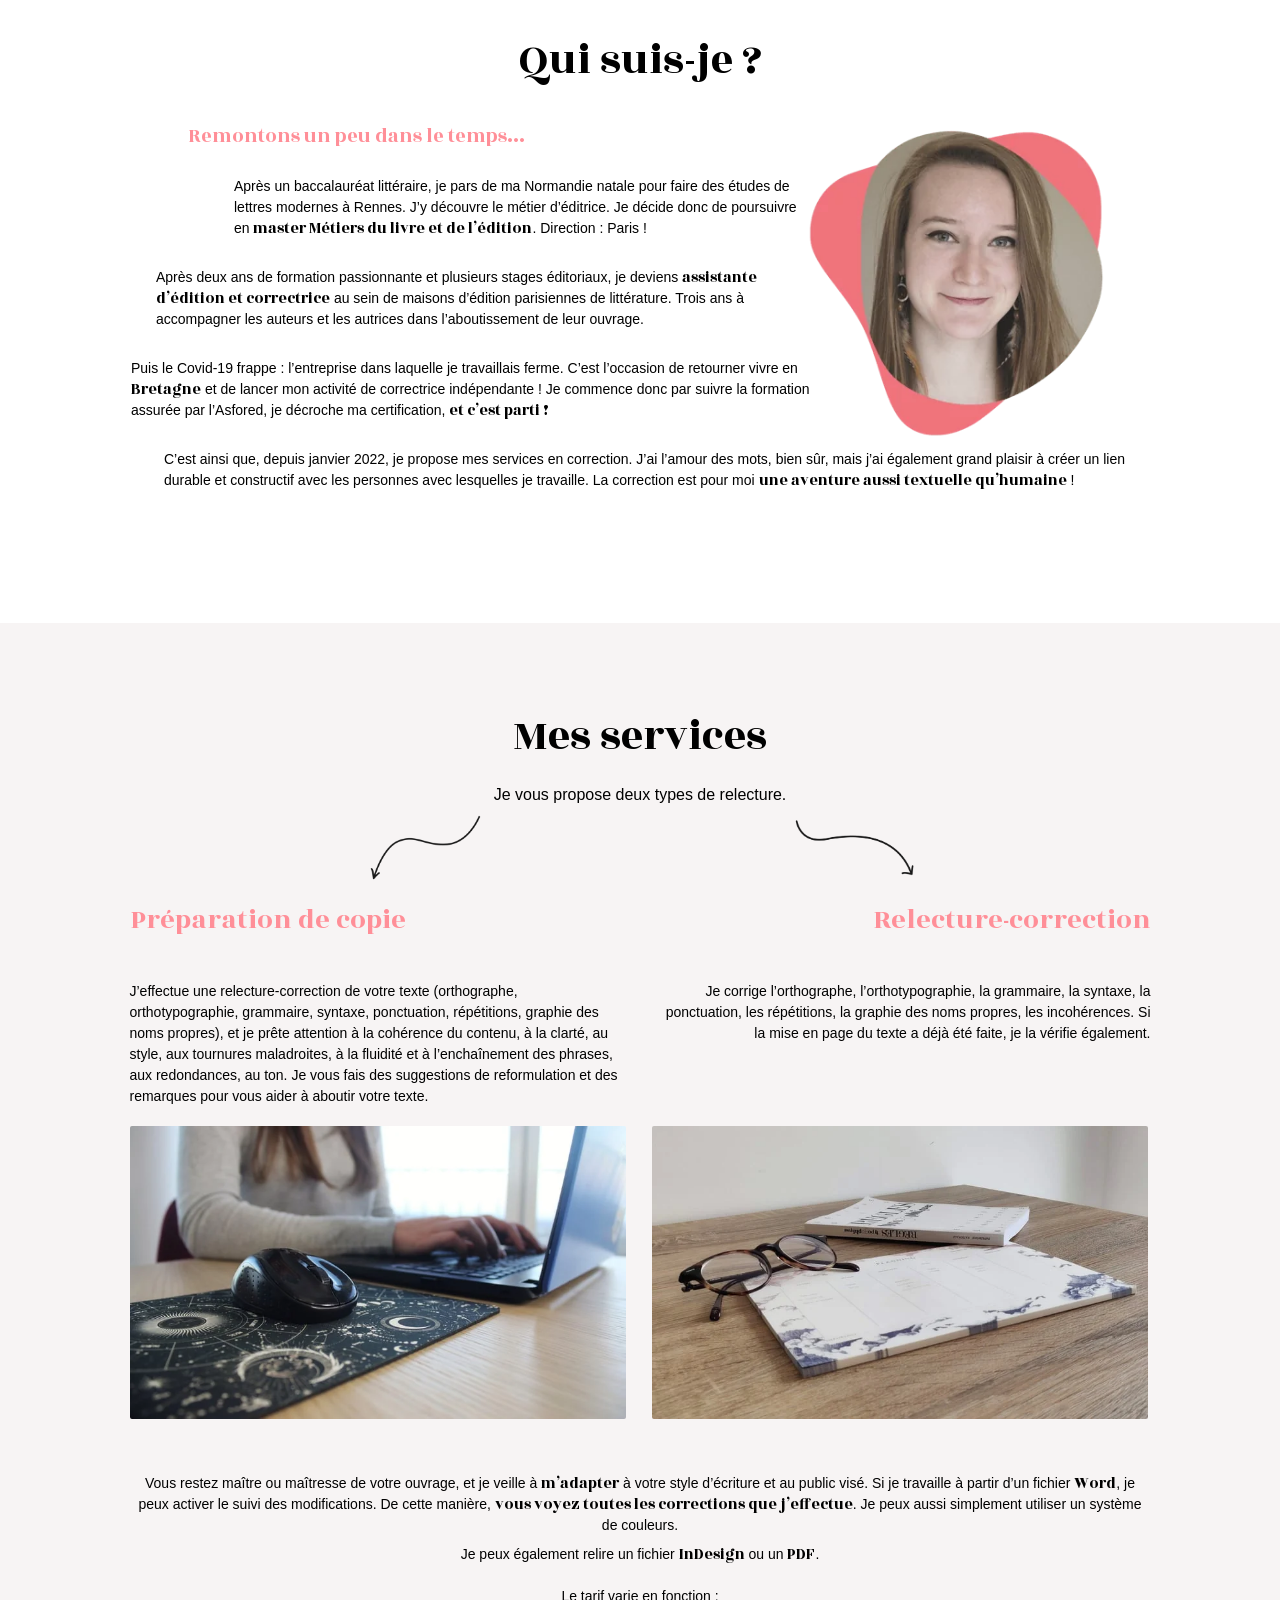
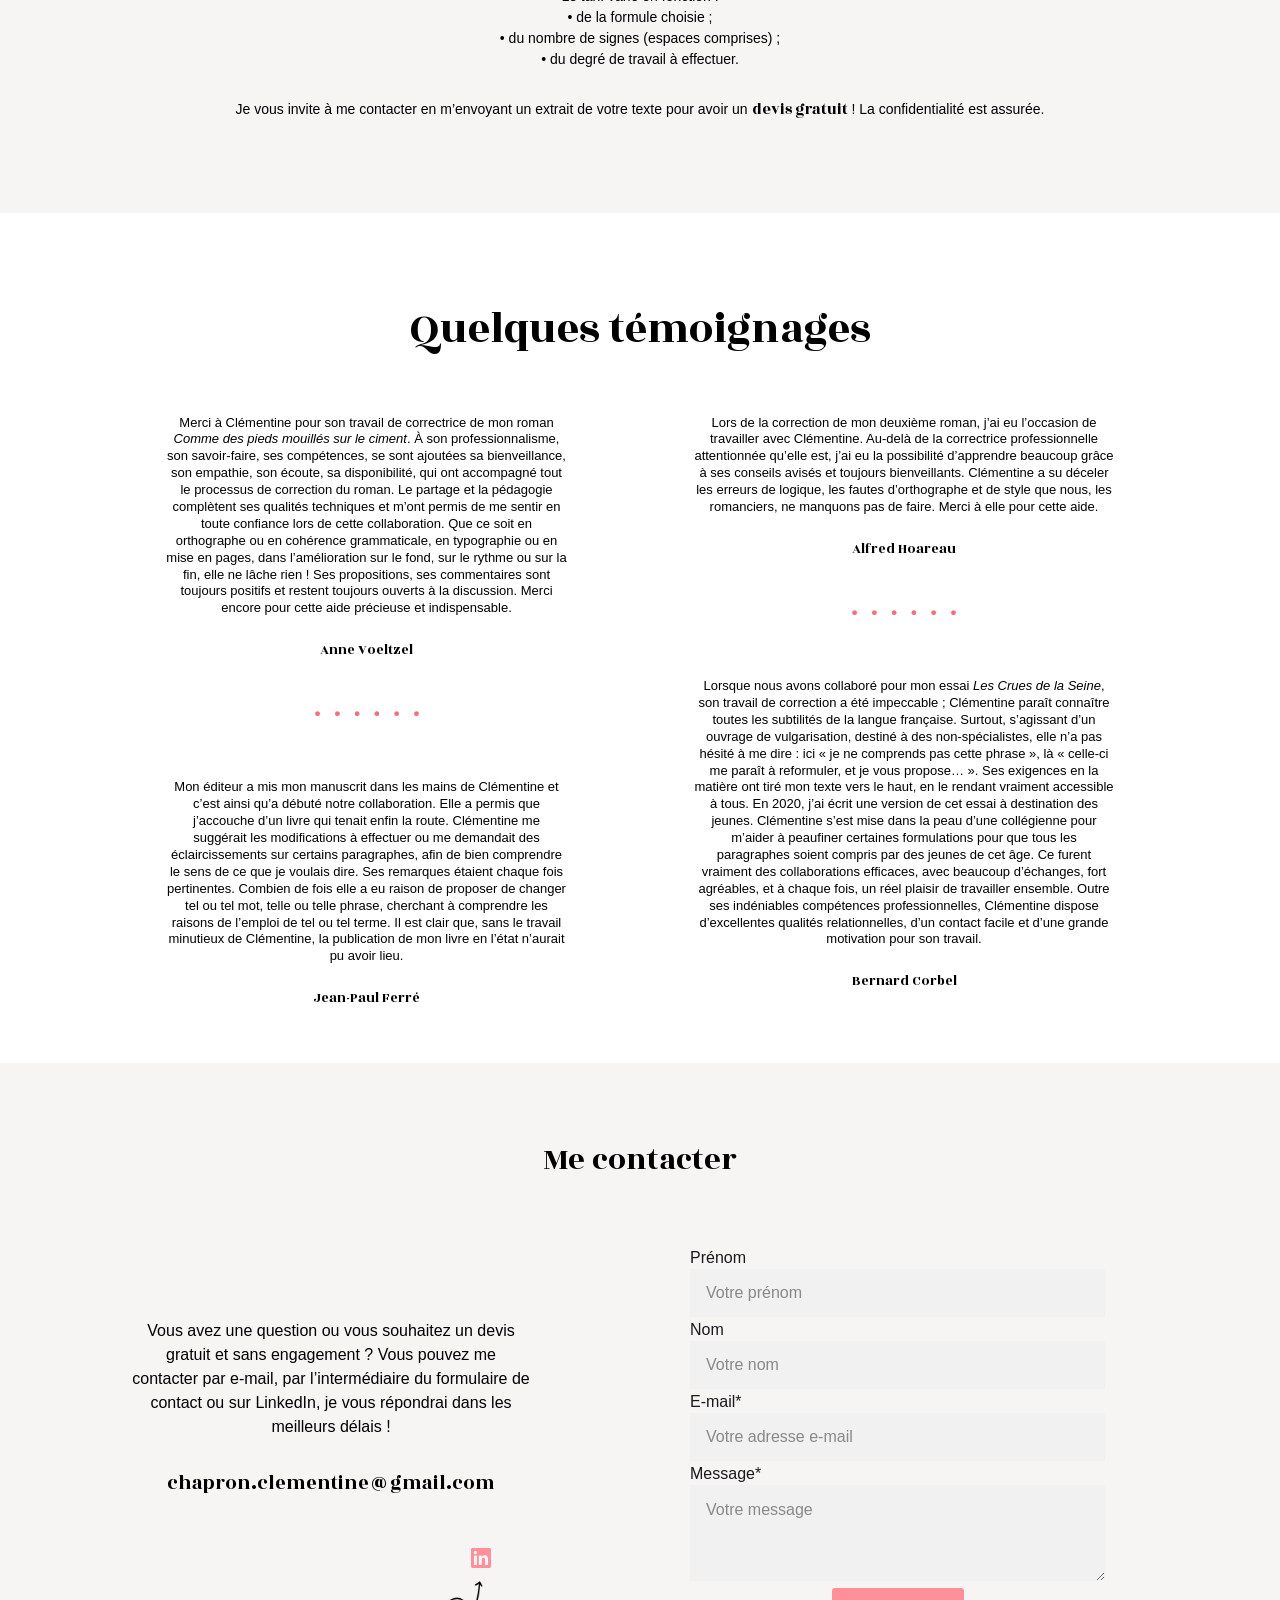
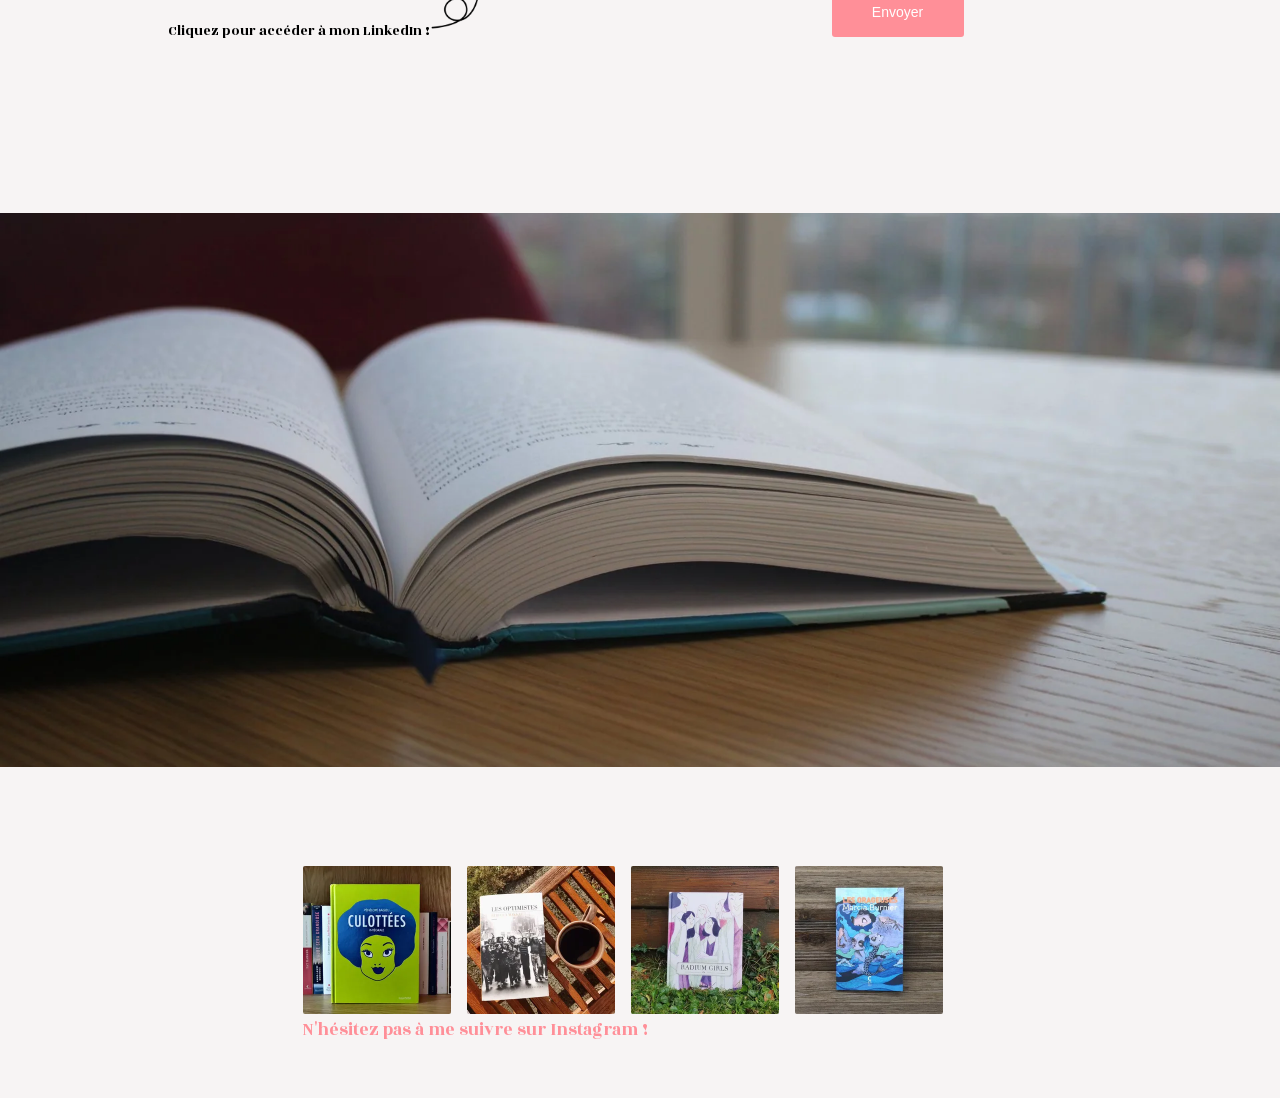
==== commit 702db0eb: "Rétablit le soulignement du lien « ici » Le lien était noir mais pas souligné, alors qu'il l'est sur" ====
--- a/index.html
+++ b/index.html
@@ -69,9 +69,11 @@
     font-family:var(--serif);font-weight:400;font-size:28px;line-height:1.3;color:var(--rose);}
   .about__text p{margin:0 0 24px;}
   .about__text p:last-child{margin-bottom:0;}
-  /* Le lien « ici » est noir sur le site de référence, pas rose. */
-  .about__text a{color:inherit;text-decoration:none;}
-  .about__text a:hover{text-decoration:underline;}
+  /* Le lien « ici » est noir ET souligné sur le site de référence. Là-bas il est
+     balisé <u><a style="text-decoration:none">ici</a></u> : c'est le <u> qui peint
+     le trait, un descendant ne pouvant pas annuler la décoration d'un ancêtre.
+     C'est le seul texte souligné de toute la page. */
+  .about__text a{color:inherit;text-decoration:underline;}
   .about__img{flex:0 1 549px;width:549px;height:auto;}
 
   /* ========================== QUI SUIS-JE ========================== */
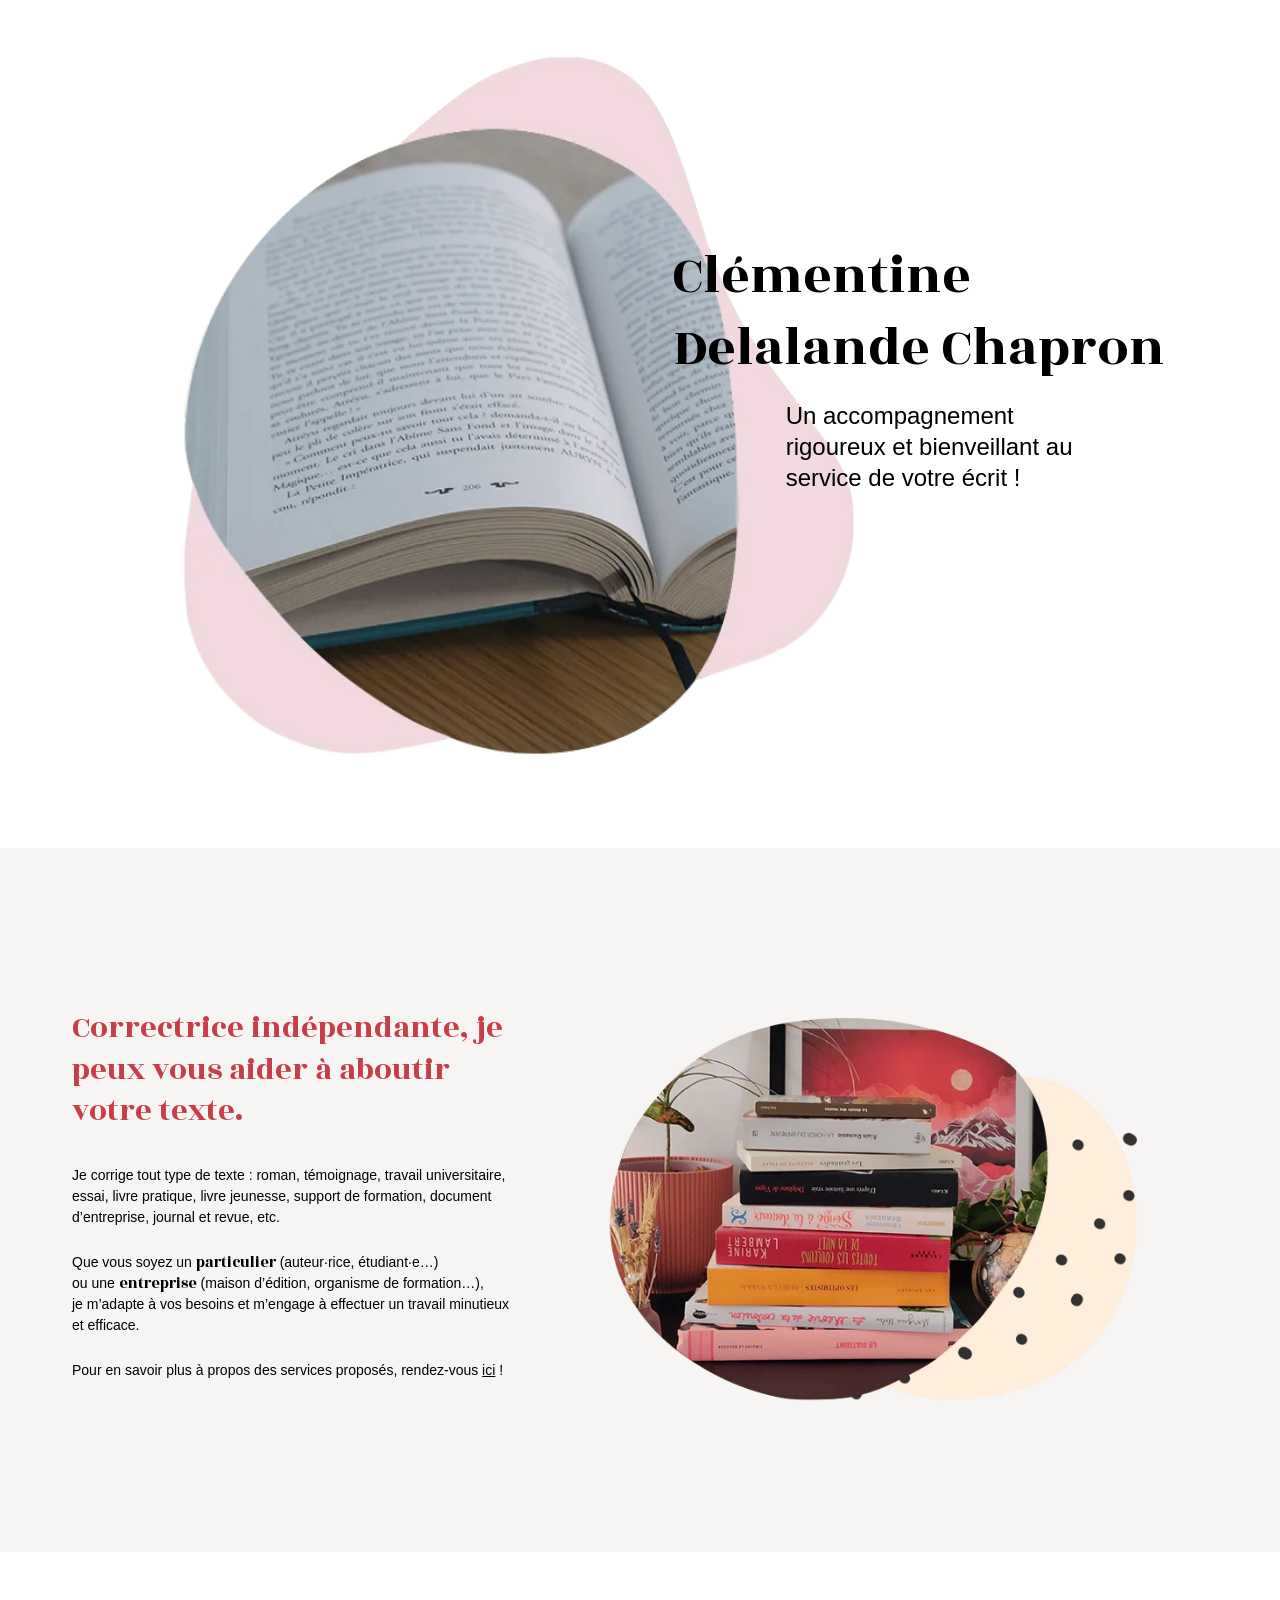
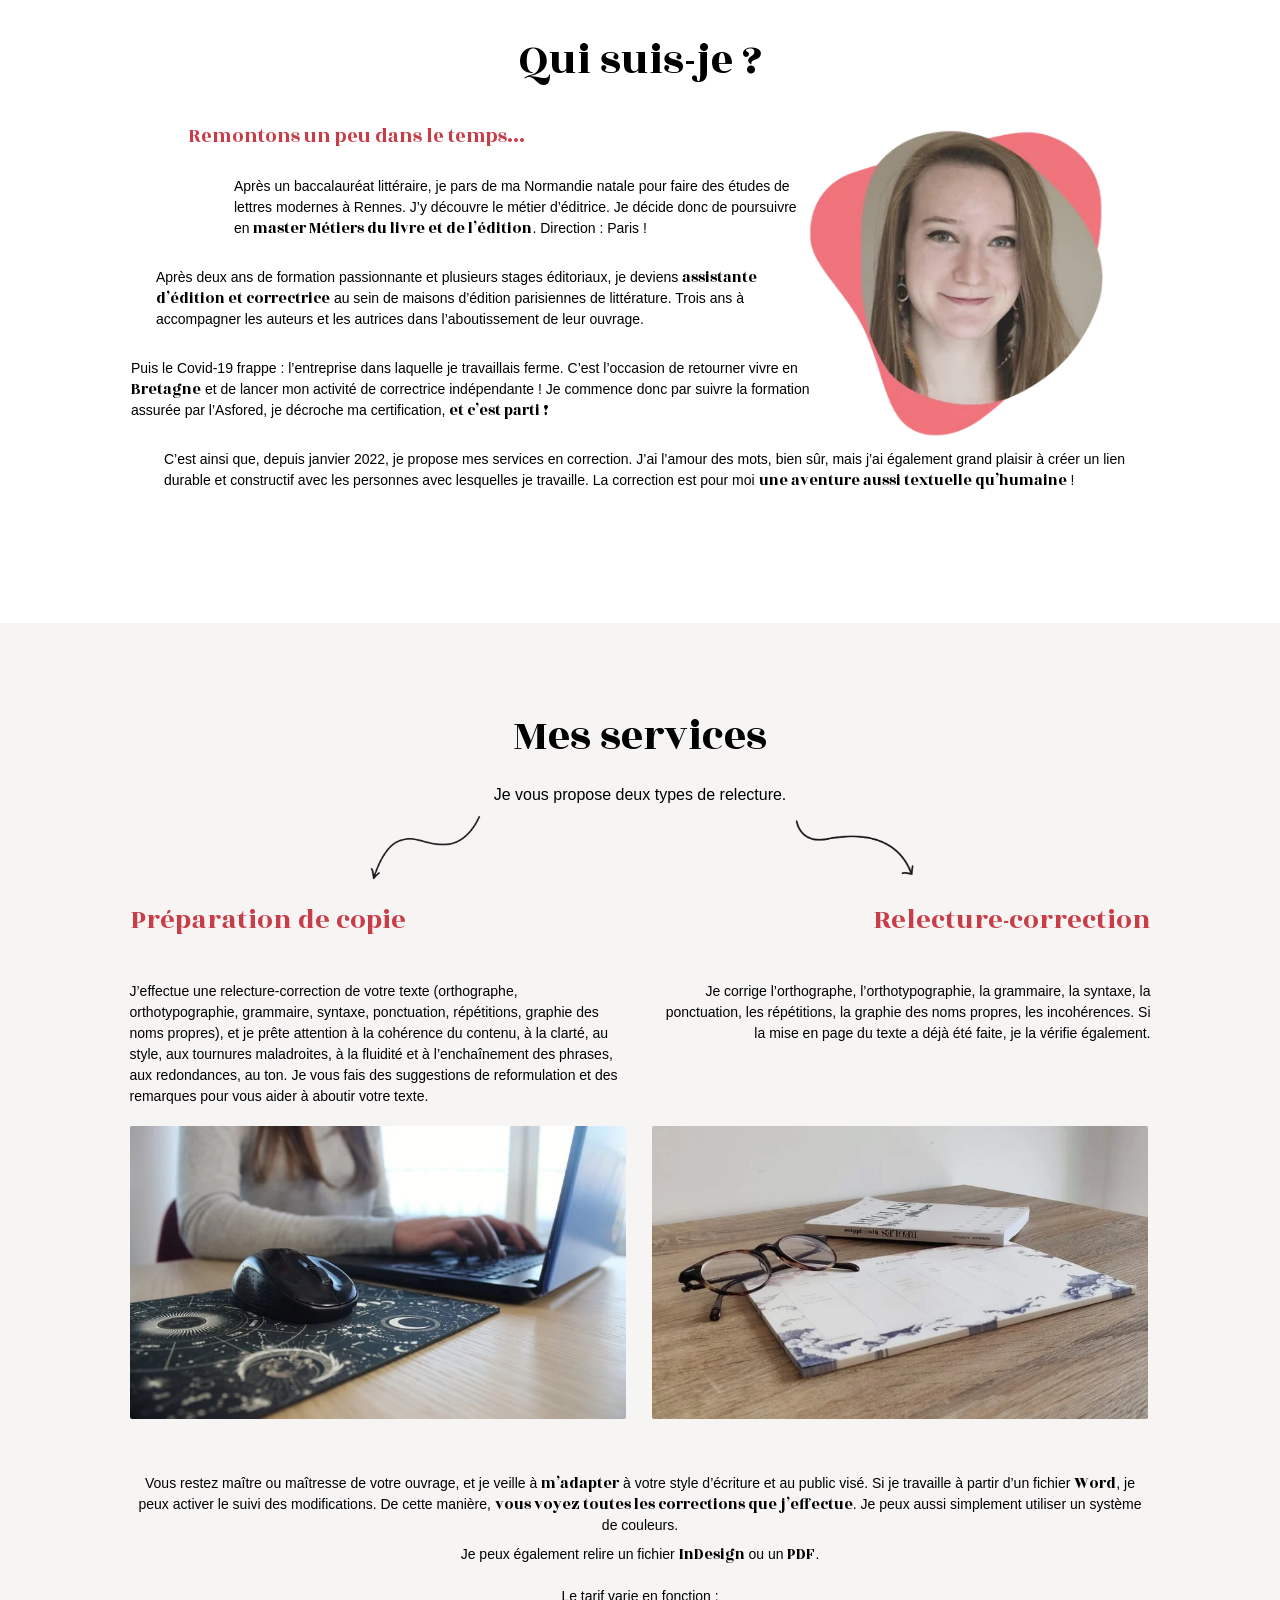
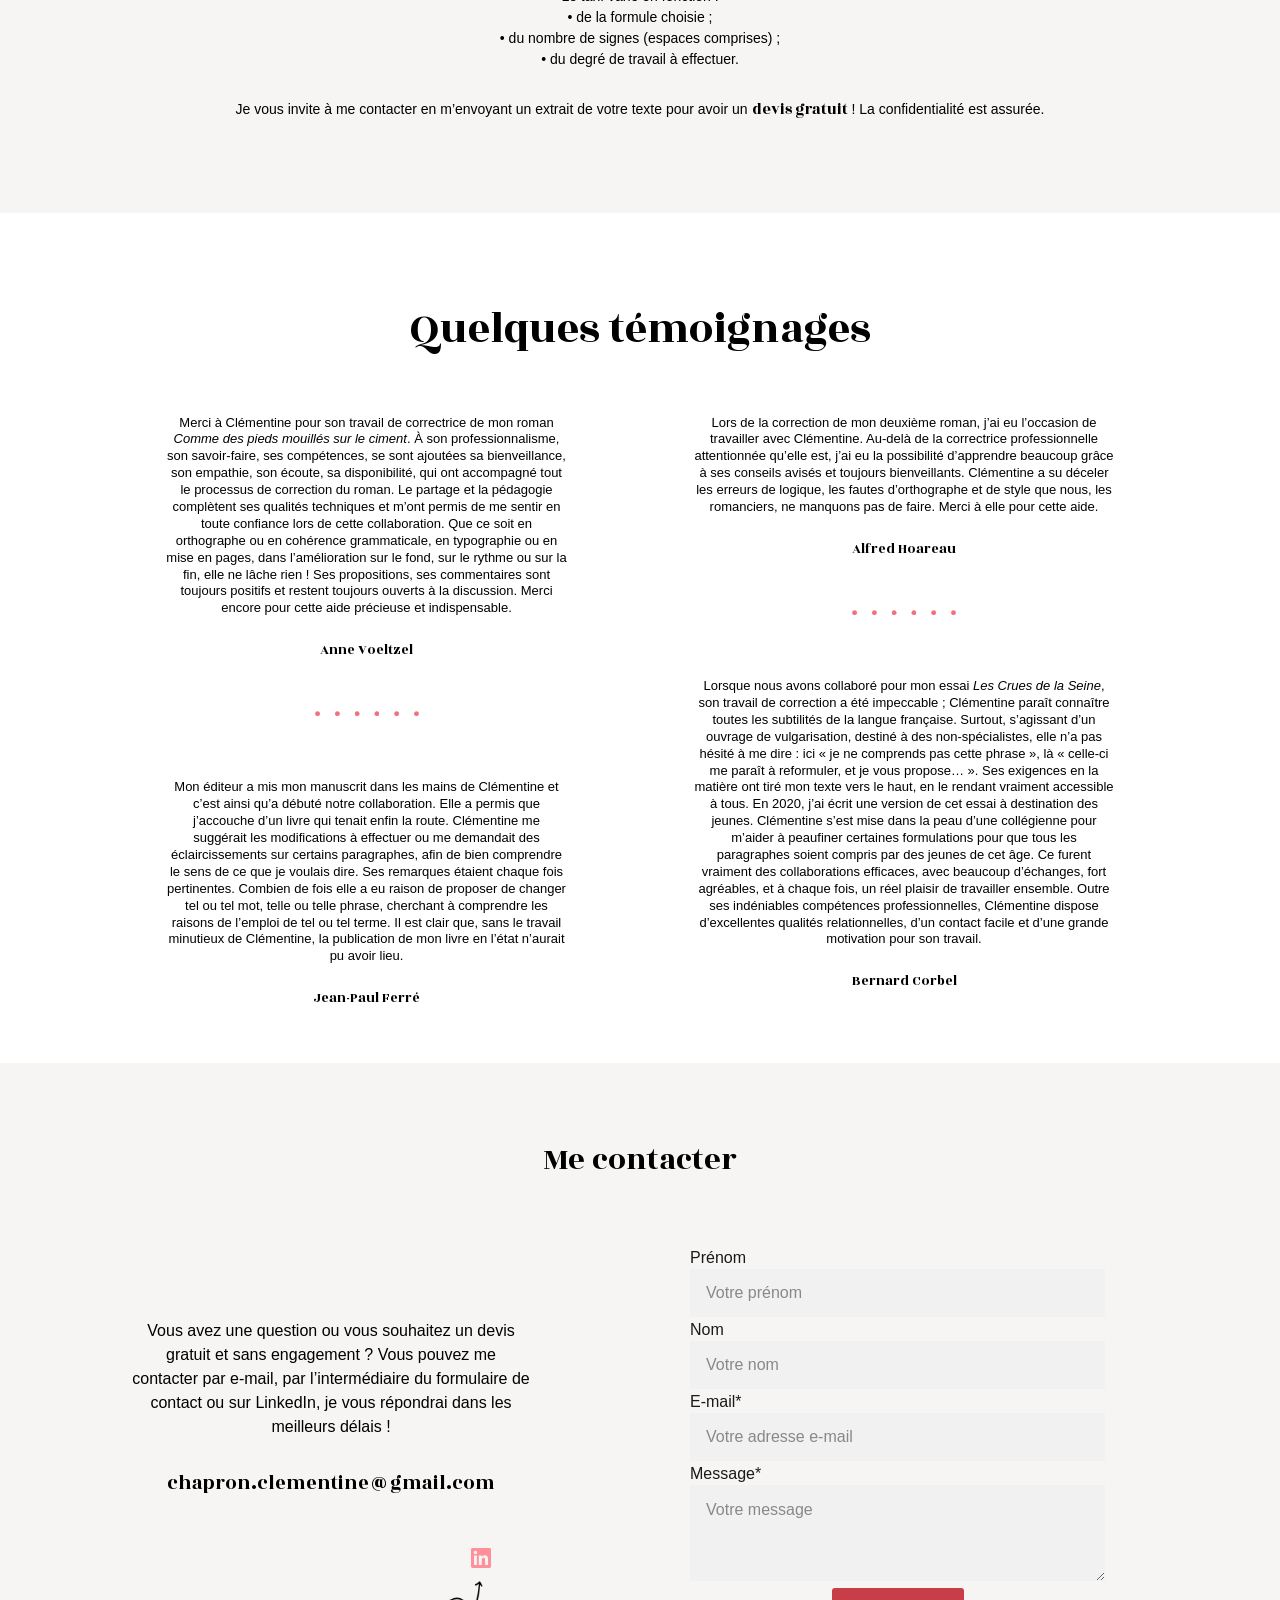
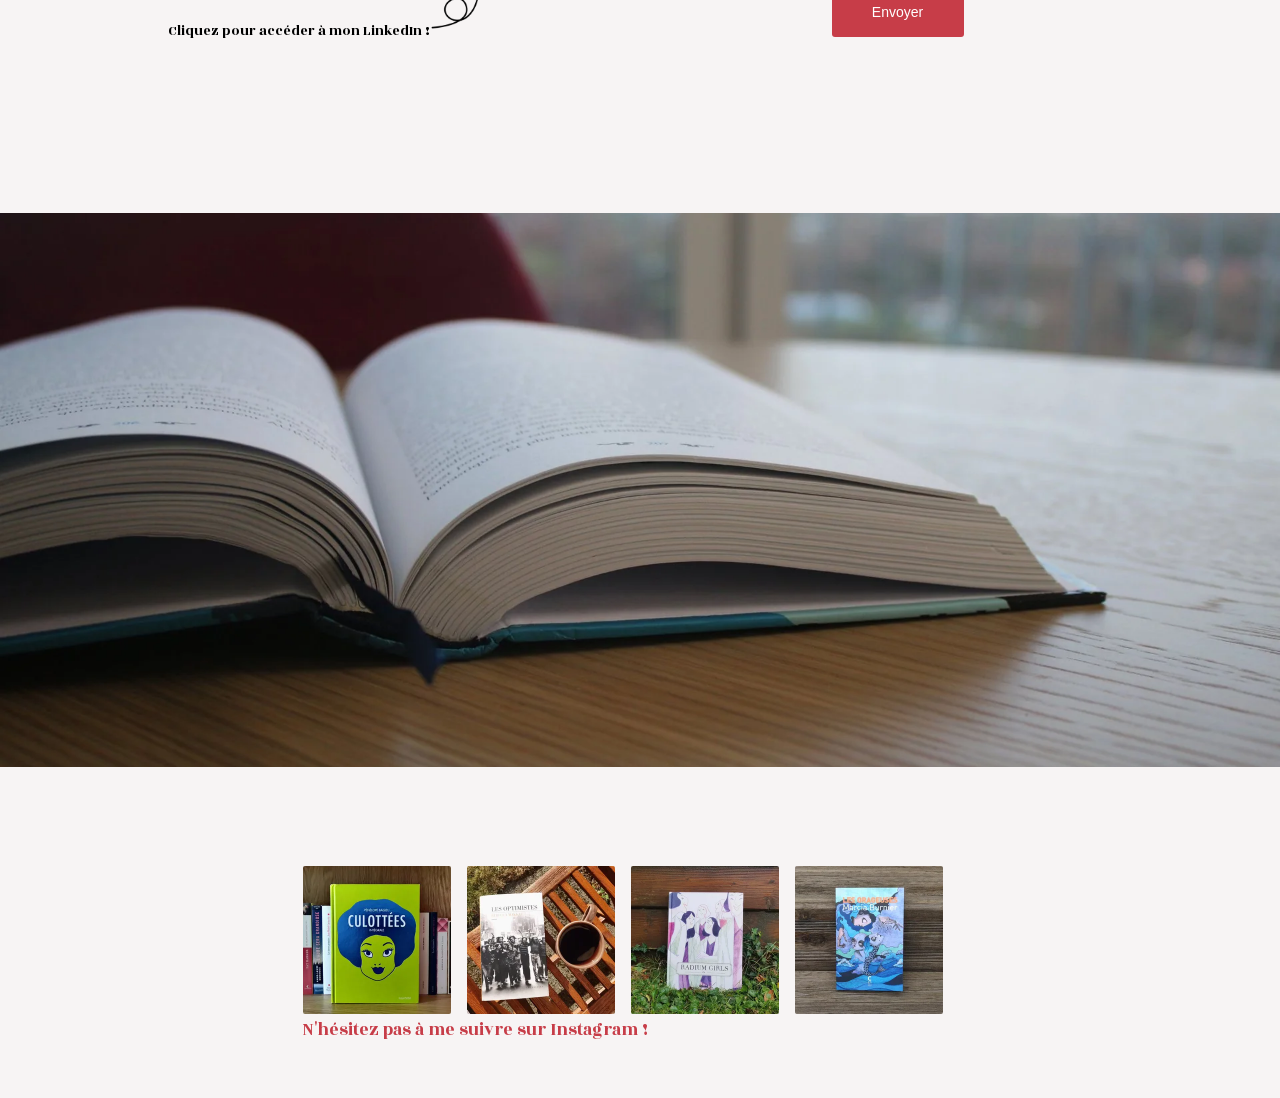
==== commit b9dcd069: "Restaure les métadonnées perdues et corrige les contrastes Métadonnées supprimées par erreur lors de" ====
--- a/index.html
+++ b/index.html
@@ -5,6 +5,22 @@
 <meta name="viewport" content="width=device-width, initial-scale=1">
 <title>Clémentine Delalande Chapron - Correctrice indépendante</title>
 <meta name="description" content="Correctrice indépendante professionnelle, je propose des services de relecture et correction de textes : romans, essais, documents d'entreprise. Devis gratuit et travail rigoureux en Bretagne.">
+<!-- URL sans www : www.delalandechapron.fr redirige en 301 vers le domaine nu,
+     le canonique doit donc pointer sur la destination, pas sur la redirection. -->
+<link rel="canonical" href="https://delalandechapron.fr/">
+<meta name="robots" content="index, follow, max-image-preview:large, max-snippet:-1, max-video-preview:-1">
+<meta name="theme-color" content="#ffffff">
+<meta property="og:type" content="website">
+<meta property="og:url" content="https://delalandechapron.fr/">
+<meta property="og:locale" content="fr_FR">
+<meta property="og:site_name" content="Clémentine Delalande Chapron">
+<meta property="og:title" content="Clémentine Delalande Chapron - Correctrice indépendante">
+<meta property="og:description" content="Correctrice indépendante professionnelle, je propose des services de relecture et correction de textes : romans, essais, documents d'entreprise. Devis gratuit et travail rigoureux en Bretagne.">
+<!-- Carte « summary » et non « summary_large_image » : il n'y a pas encore
+     d'og:image (il faudrait un visuel dédié en 1200x630). -->
+<meta name="twitter:card" content="summary">
+<meta name="twitter:title" content="Clémentine Delalande Chapron - Correctrice indépendante">
+<meta name="twitter:description" content="Correctrice indépendante professionnelle, je propose des services de relecture et correction de textes : romans, essais, documents d'entreprise. Devis gratuit et travail rigoureux en Bretagne.">
 <link rel="shortcut icon" href="/favicons/favicon.ico">
 <link rel="icon" type="image/png" sizes="32x32" href="/favicons/favicon-32x32.png">
 <link rel="apple-touch-icon" sizes="180x180" href="/favicons/apple-touch-icon-180x180.png">
@@ -15,7 +31,11 @@
   @font-face{font-family:'Raleway';font-style:normal;font-weight:300 700;font-display:swap;src:url(./fonts/raleway-latin.woff2) format('woff2')}
 
   :root{
-    --rose:#ff8f98;
+    --rose:#ff8f98;          /* rose de marque : usage décoratif uniquement */
+    /* Rose assombri pour le TEXTE et le bouton. #ff8f98 ne donne que 2,0 à 2,2:1
+       sur nos fonds, loin des 4,5:1 exigés par WCAG AA. Teinte conservée,
+       saturation réduite -> 5,01:1 sur blanc, 4,58:1 sur le fond teinté. */
+    --rose-texte:#c73d48;
     --noir:#000;
     --tint:rgba(237,230,230,.43);
     --serif:'Rozha One',serif;
@@ -30,7 +50,7 @@
     -webkit-font-smoothing:antialiased;-moz-osx-font-smoothing:grayscale;
   }
   img{max-width:100%;display:block;}
-  a{color:var(--rose);}
+  a{color:var(--rose-texte);}
 
   /* Mot mis en valeur au fil du texte : Rozha One 16px.
      line-height forcé à 21px pour ne pas gonfler la ligne du paragraphe. */
@@ -45,7 +65,7 @@
   /* Sous-titre rose */
   .subtitle{
     font-family:var(--serif);font-weight:400;font-size:20px;line-height:24px;
-    color:var(--rose);margin:0 0 28px;
+    color:var(--rose-texte);margin:0 0 28px;
   }
   .section--tint{background:var(--tint);}
 
@@ -66,7 +86,7 @@
     display:flex;align-items:center;justify-content:space-between;gap:32px;}
   .about__text{flex:0 1 448px;}
   .about__title{margin:0 0 32px;
-    font-family:var(--serif);font-weight:400;font-size:28px;line-height:1.3;color:var(--rose);}
+    font-family:var(--serif);font-weight:400;font-size:28px;line-height:1.3;color:var(--rose-texte);}
   .about__text p{margin:0 0 24px;}
   .about__text p:last-child{margin-bottom:0;}
   /* Le lien « ici » est noir ET souligné sur le site de référence. Là-bas il est
@@ -95,7 +115,7 @@
   .services__arrow--r{width:129px;height:64px;margin-top:5px;}
   .services__cols{display:flex;gap:26px;max-width:1021px;margin:19px auto 0;align-items:stretch;}
   .services__col{flex:1 1 0;display:flex;flex-direction:column;text-align:center;}
-  .services__col h3{font-family:var(--serif);font-weight:400;font-size:28px;line-height:1.2;color:var(--rose);margin:0 0 44px;text-align:center;}
+  .services__col h3{font-family:var(--serif);font-weight:400;font-size:28px;line-height:1.2;color:var(--rose-texte);margin:0 0 44px;text-align:center;}
   .services__col p{margin:0 0 19px;}
   /* margin-top:auto pousse chaque image en bas de sa colonne -> bas alignés */
   .services__col img{width:100%;height:auto;border-radius:2px;margin-top:auto;}
@@ -139,7 +159,7 @@
   .contact__form ::placeholder{color:#888;opacity:1;}
   .contact__form button{
     display:block;width:132px;height:49px;margin:0 auto;padding:0;
-    border:0;border-radius:3px;background:var(--rose);
+    border:0;border-radius:3px;background:var(--rose-texte);
     font-family:var(--sans);font-size:14px;color:#fff;cursor:pointer;}
   .contact__form button:hover{opacity:.9;}
 
@@ -150,7 +170,7 @@
   .insta__grid a{flex:0 0 auto;width:148px;height:148px;overflow:hidden;border-radius:2px;}
   .insta__grid img{width:100%;height:100%;object-fit:cover;}
   .insta__caption{max-width:674px;margin:5px auto 0;text-align:center;
-    font-family:var(--serif);font-weight:400;font-size:18px;line-height:23.4px;color:var(--rose);}
+    font-family:var(--serif);font-weight:400;font-size:18px;line-height:23.4px;color:var(--rose-texte);}
   .insta__caption a{color:inherit;text-decoration:none;}
   .insta__caption a:hover{text-decoration:underline;}
 
@@ -265,6 +285,40 @@
     .insta__grid a{width:130px;height:130px;}
   }
 </style>
+<script type="application/ld+json">
+{
+  "@context": "https://schema.org/",
+  "@type": "Person",
+  "name": "Clémentine Delalande Chapron",
+  "jobTitle": "Correctrice indépendante",
+  "description": "Correctrice indépendante professionnelle, je propose des services de relecture et correction de textes : romans, essais, documents d'entreprise. Devis gratuit et travail rigoureux en Bretagne.",
+  "url": "https://delalandechapron.fr",
+  "email": "chapron.clementine@gmail.com",
+  "address": {
+    "@type": "PostalAddress",
+    "addressRegion": "Bretagne",
+    "addressCountry": "FR"
+  },
+  "contactPoint": {
+    "@type": "ContactPoint",
+    "contactType": "Service Client",
+    "email": "chapron.clementine@gmail.com",
+    "availableLanguage": "French"
+  },
+  "sameAs": [
+    "https://www.linkedin.com/in/cl%C3%A9mentine-delalande-chapron-a98442133",
+    "https://www.instagram.com/clementine.correctrice/"
+  ],
+  "knowsAbout": ["Correction de textes", "Relecture", "Orthographe", "Grammaire", "Édition"],
+  "offers": {
+    "@type": "Service",
+    "name": "Services de correction et relecture",
+    "description": "Relecture-correction et préparation de copie pour tous types de textes",
+    "provider": { "@type": "Person", "name": "Clémentine Delalande Chapron" }
+  },
+  "inLanguage": "fr"
+}
+</script>
 </head>
 <body>
 
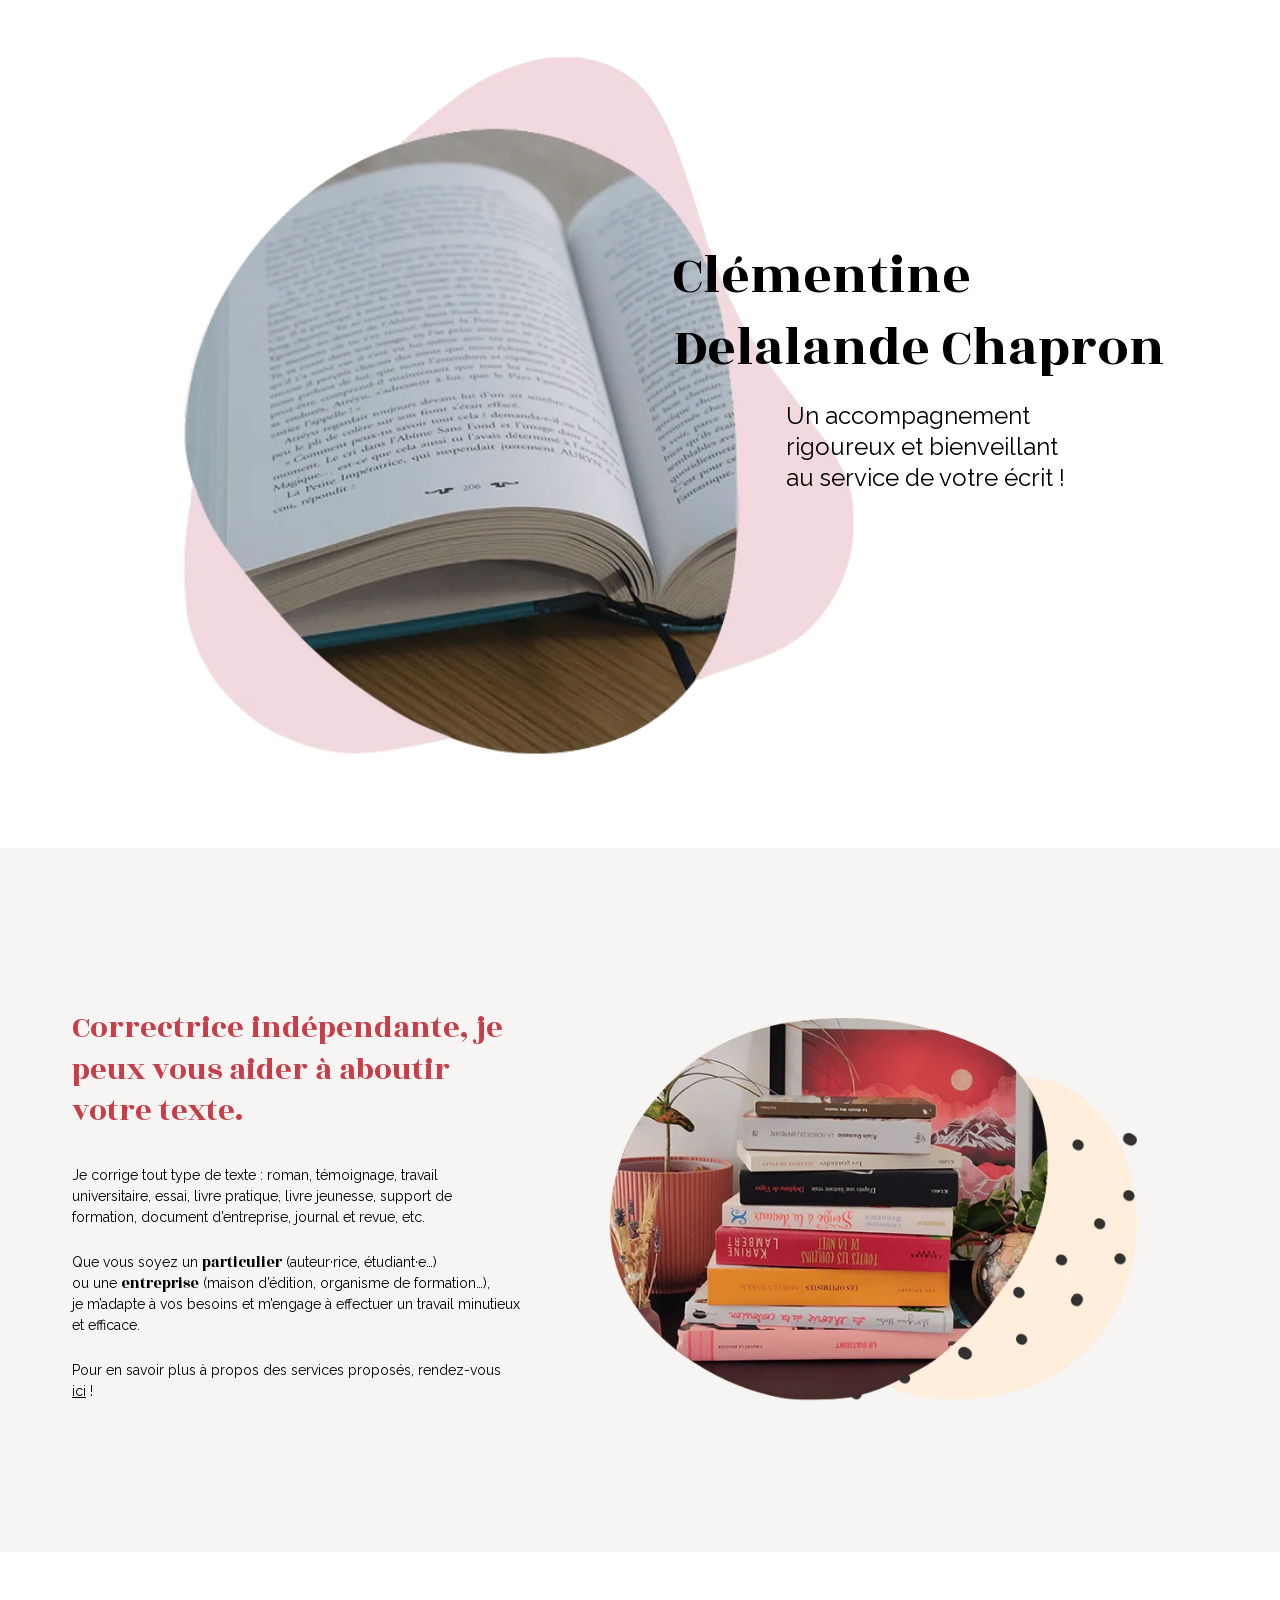
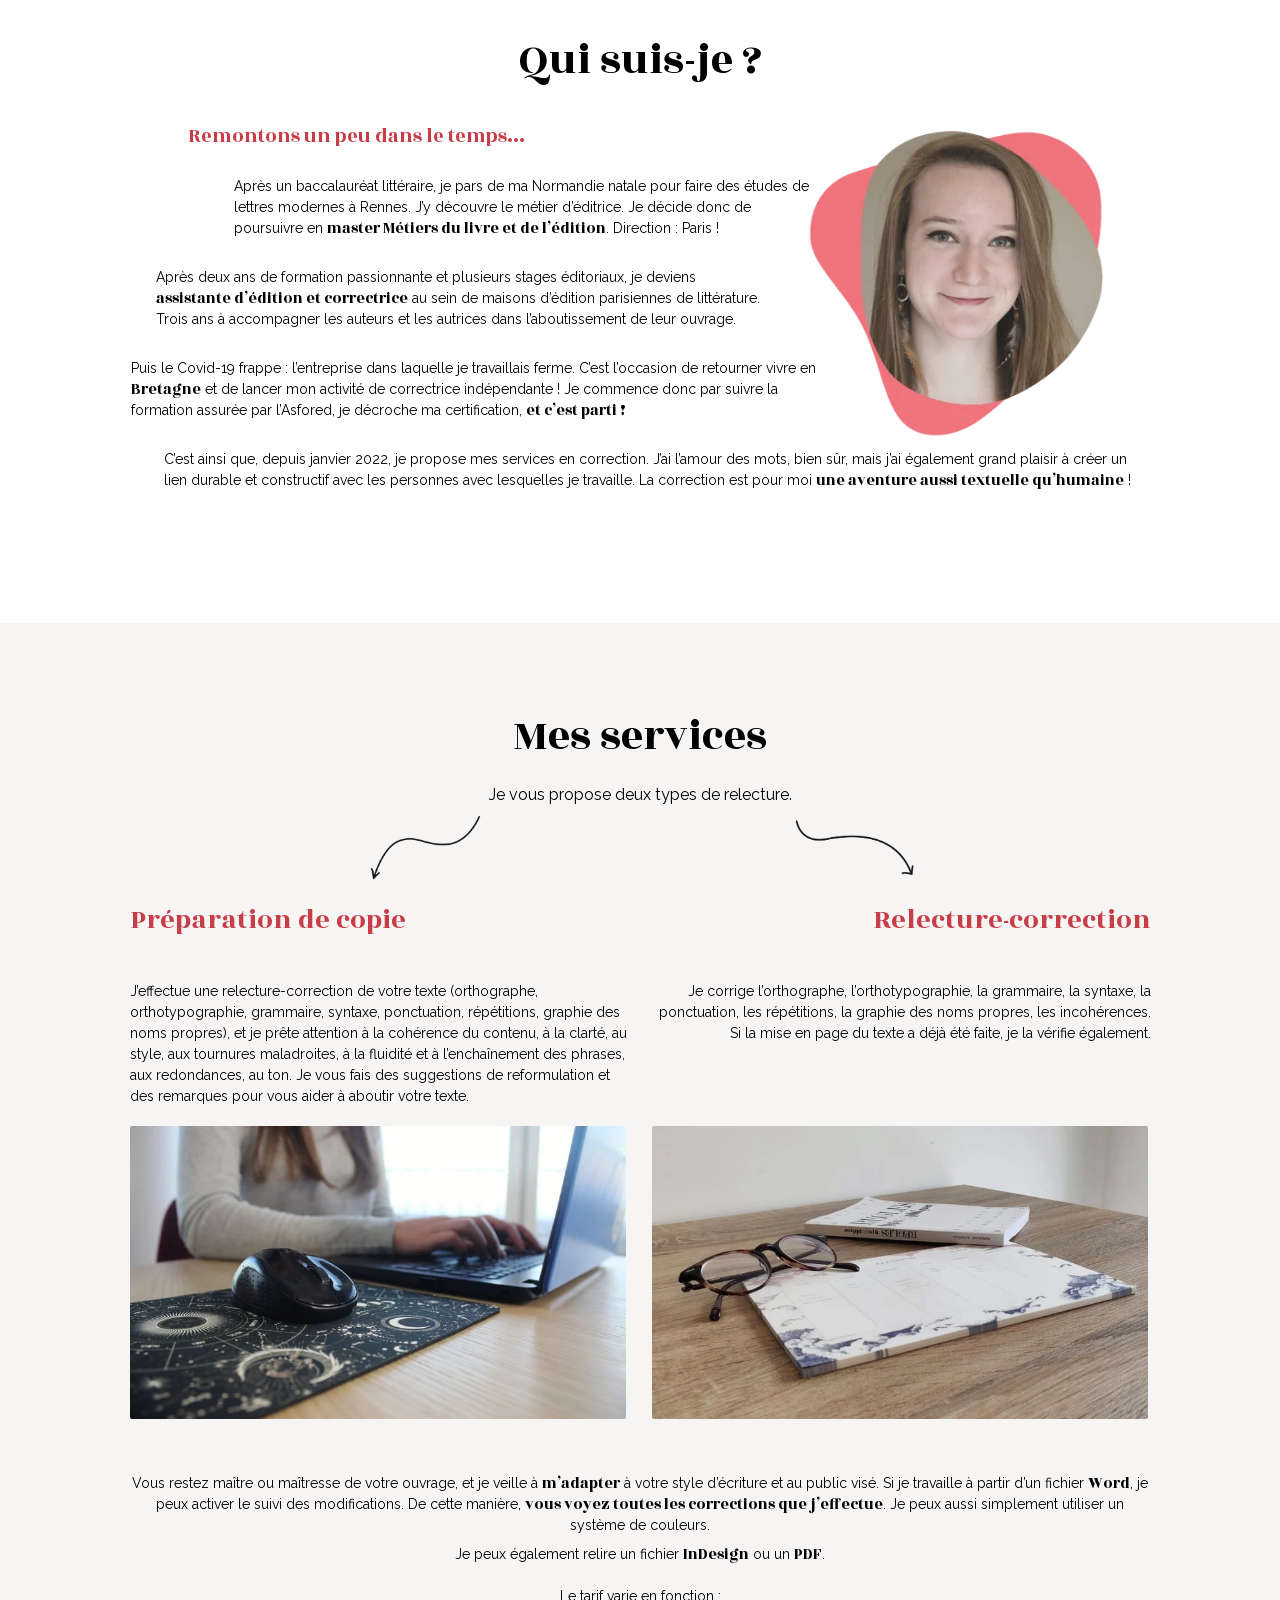
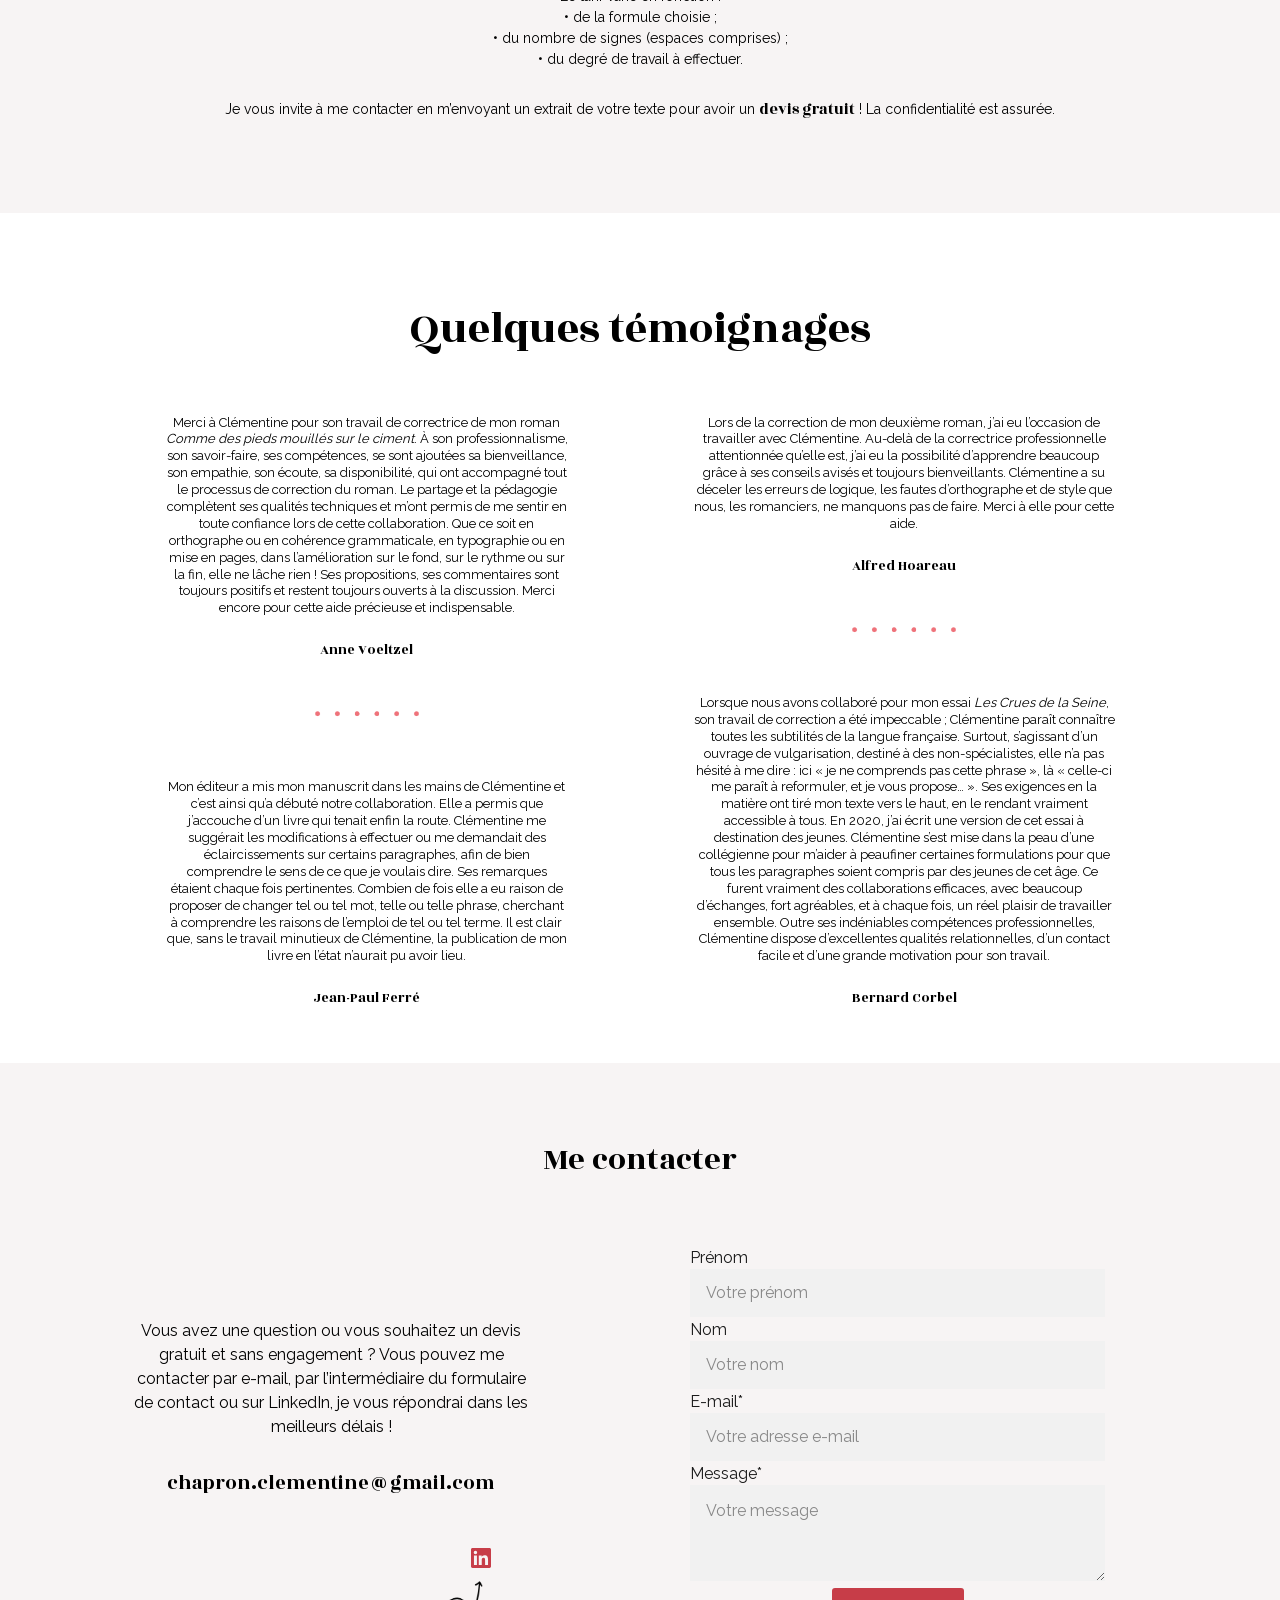
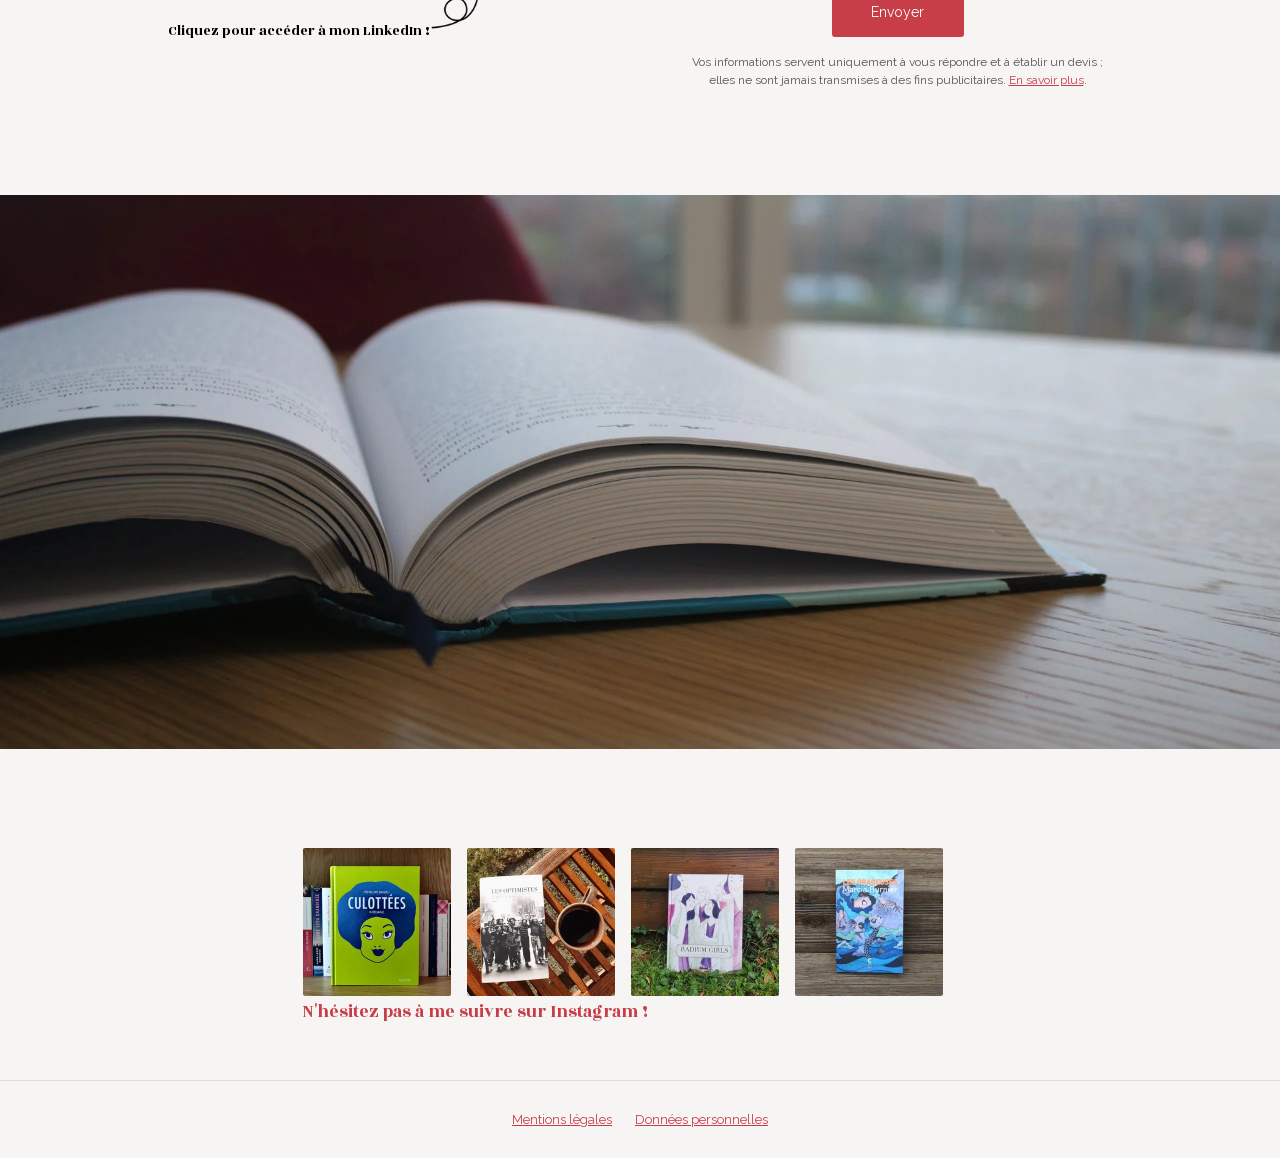
==== commit 3bba790c: "Pied de page légal, repère main, et corrige deux alt inexacts - Pied de page avec les liens vers les" ====
--- a/index.html
+++ b/index.html
@@ -16,19 +16,23 @@
 <meta property="og:site_name" content="Clémentine Delalande Chapron">
 <meta property="og:title" content="Clémentine Delalande Chapron - Correctrice indépendante">
 <meta property="og:description" content="Correctrice indépendante professionnelle, je propose des services de relecture et correction de textes : romans, essais, documents d'entreprise. Devis gratuit et travail rigoureux en Bretagne.">
-<!-- Carte « summary » et non « summary_large_image » : il n'y a pas encore
-     d'og:image (il faudrait un visuel dédié en 1200x630). -->
-<meta name="twitter:card" content="summary">
+<meta property="og:image" content="https://delalandechapron.fr/assets/images/og-image.jpg">
+<meta property="og:image:width" content="1200">
+<meta property="og:image:height" content="630">
+<meta property="og:image:alt" content="Clémentine Delalande Chapron, correctrice indépendante : relecture, correction, préparation de copie">
+<meta name="twitter:card" content="summary_large_image">
 <meta name="twitter:title" content="Clémentine Delalande Chapron - Correctrice indépendante">
 <meta name="twitter:description" content="Correctrice indépendante professionnelle, je propose des services de relecture et correction de textes : romans, essais, documents d'entreprise. Devis gratuit et travail rigoureux en Bretagne.">
 <link rel="shortcut icon" href="/favicons/favicon.ico">
 <link rel="icon" type="image/png" sizes="32x32" href="/favicons/favicon-32x32.png">
 <link rel="apple-touch-icon" sizes="180x180" href="/favicons/apple-touch-icon-180x180.png">
 <link rel="preload" as="font" type="font/woff2" href="./fonts/rozha-one-latin.woff2" crossorigin>
-<link rel="preload" as="font" type="font/woff2" href="./fonts/raleway-latin.woff2" crossorigin>
+<link rel="preload" as="font" type="font/woff2" href="./fonts/raleway-400.woff2" crossorigin>
 <style>
   @font-face{font-family:'Rozha One';font-style:normal;font-weight:400;font-display:swap;src:url(./fonts/rozha-one-latin.woff2) format('woff2')}
-  @font-face{font-family:'Raleway';font-style:normal;font-weight:300 700;font-display:swap;src:url(./fonts/raleway-latin.woff2) format('woff2')}
+  /* Instance statique 400 au lieu de la police variable 100-900 : cette page
+     n'utilise que la graisse 400, l'axe variable coûtait 25 Ko pour rien. */
+  @font-face{font-family:'Raleway';font-style:normal;font-weight:400;font-display:swap;src:url(./fonts/raleway-400.woff2) format('woff2')}
 
   :root{
     --rose:#ff8f98;          /* rose de marque : usage décoratif uniquement */
@@ -144,7 +148,9 @@
   .contact__intro{margin:0;font-size:16px;line-height:24px;}
   .contact__email{margin:32px 0 0;font-family:var(--serif);font-size:20px;line-height:24px;color:var(--noir);}
   .contact__linkedin{position:relative;height:92px;width:300px;margin:53px auto 0;}
-  .contact__linkedin-icon{position:absolute;top:0;right:0;color:var(--rose);line-height:0;}
+  /* Icône en --rose-texte et non --rose : à 2,18:1 le rose de marque n'atteint
+     pas les 3:1 exigés pour un élément graphique porteur de sens. */
+  .contact__linkedin-icon{position:absolute;top:0;right:0;color:var(--rose-texte);line-height:0;}
   .contact__linkedin-arrow{position:absolute;top:29px;right:44px;width:61px;height:55px;}
   .contact__linkedin-text{position:absolute;top:74px;left:0;
     font-family:var(--serif);font-size:14px;line-height:18.2px;color:var(--noir);text-decoration:none;}
@@ -162,6 +168,8 @@
     border:0;border-radius:3px;background:var(--rose-texte);
     font-family:var(--sans);font-size:14px;color:#fff;cursor:pointer;}
   .contact__form button:hover{opacity:.9;}
+  /* Information RGPD au point de collecte (article 13 du règlement) */
+  .contact__rgpd{margin:16px 0 0;font-size:12px;line-height:1.5;color:#555;text-align:center;}
 
   /* ======================= BANNIÈRE + INSTAGRAM ======================= */
   .banner{height:554px;background:url(./assets/images/hero-bg.webp) center/cover no-repeat;background-color:#1d1e20;}
@@ -173,6 +181,13 @@
     font-family:var(--serif);font-weight:400;font-size:18px;line-height:23.4px;color:var(--rose-texte);}
   .insta__caption a{color:inherit;text-decoration:none;}
   .insta__caption a:hover{text-decoration:underline;}
+
+  /* ============================= PIED DE PAGE =============================
+     Absent du site d'origine. Ajouté pour rendre accessibles les mentions
+     légales, obligatoires, depuis n'importe où dans la page. */
+  .pied{background:var(--tint);border-top:1px solid #e4dcdc;
+    padding:28px 24px;text-align:center;font-size:13px;}
+  .pied a{margin:0 10px;}
 
   /* ==================================================================
      ÉCRANS LARGES (≥1180px) — calage pixel sur delalandechapron.fr.
@@ -241,7 +256,11 @@
     .temoignages__col--r{flex:0 0 421px;}
 
     /* ---- ME CONTACTER : section de 749px ---- */
-    .contact{padding:78px 0 173px;}
+    /* Marge basse ramenée de 173 à 106 px : la mention RGPD ajoutée sous le
+       bouton fait grandir le formulaire de 67 px, absorbés ici pour que la
+       section garde sa hauteur de 749 px et que la bannière, la grille
+       Instagram et tout ce qui précède ne bougent pas d'un pixel. */
+    .contact{padding:78px 0 106px;}
     .contact .section-title{margin-bottom:0;}
     .contact__inner{justify-content:flex-start;gap:159px;margin-top:65px;}
     .contact__left{flex:0 0 400px;padding-top:74px;}
@@ -322,6 +341,8 @@
 </head>
 <body>
 
+<main>
+
   <!-- ============================ HERO ============================ -->
   <section class="hero">
     <div class="hero__inner">
@@ -330,7 +351,7 @@
       <img class="hero__image" src="./assets/images/hero-portrait.webp"
            srcset="./assets/images/hero-portrait-mobile.webp 257w, ./assets/images/hero-portrait.webp 679w"
            sizes="(min-width:920px) 679px, 257px" width="679" height="706"
-           alt="Clémentine Delalande Chapron, correctrice indépendante professionnelle" loading="eager" fetchpriority="high">
+           alt="Gros plan sur un livre ouvert" loading="eager" fetchpriority="high">
     </div>
   </section>
 
@@ -385,7 +406,7 @@
       <div class="services__col services__col--right">
         <h3>Relecture-correction</h3>
         <p>Je corrige l’orthographe, l’orthotypographie, la grammaire, la syntaxe, la ponctuation, les répétitions, la graphie des noms propres, les incohérences. Si la mise en page du texte a déjà été faite, je la vérifie également.</p>
-        <img src="./assets/images/correction-exemple.webp" width="496" height="292" alt="Relecture-correction sur manuscrit imprimé" loading="lazy">
+        <img src="./assets/images/correction-exemple.webp" width="496" height="292" alt="Lunettes de lecture posées sur un ouvrage" loading="lazy">
       </div>
     </div>
     <div class="services__more">
@@ -457,6 +478,7 @@
         <label for="message">Message*</label>
         <textarea id="message" name="message" required placeholder="Votre message"></textarea>
         <button type="submit">Envoyer</button>
+        <p class="contact__rgpd">Vos informations servent uniquement à vous répondre et à établir un devis&nbsp;; elles ne sont jamais transmises à des fins publicitaires. <a href="/mentions-legales.html#donnees-personnelles">En savoir plus</a>.</p>
       </form>
     </div>
   </section>
@@ -475,5 +497,15 @@
     <p class="insta__caption"><a href="https://www.instagram.com/clementine.correctrice/" target="_blank" rel="noopener">N'hésitez pas à me suivre sur Instagram&nbsp;!</a></p>
   </section>
 
+</main>
+
+  <!-- ============================ PIED DE PAGE ============================ -->
+  <footer class="pied">
+    <nav aria-label="Liens légaux">
+      <a href="/mentions-legales.html">Mentions légales</a>
+      <a href="/mentions-legales.html#donnees-personnelles">Données personnelles</a>
+    </nav>
+  </footer>
+
 </body>
 </html>
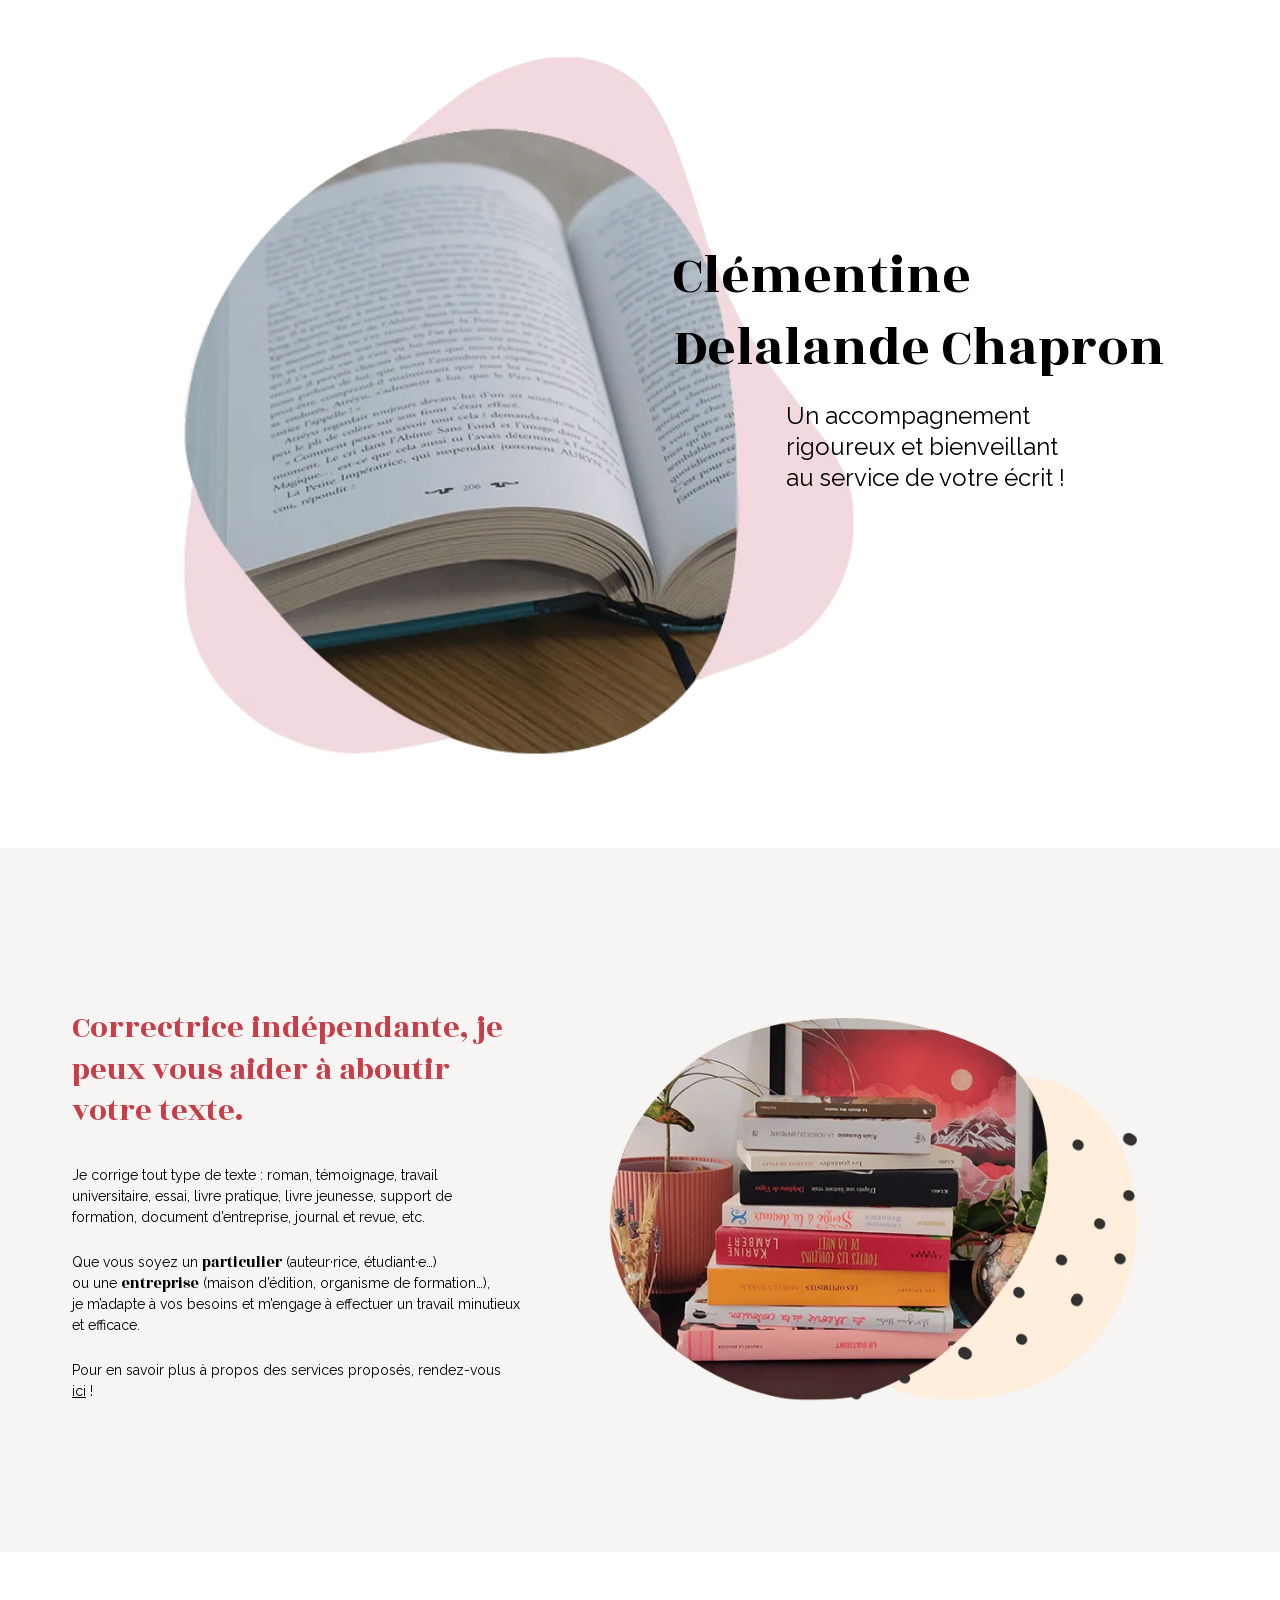
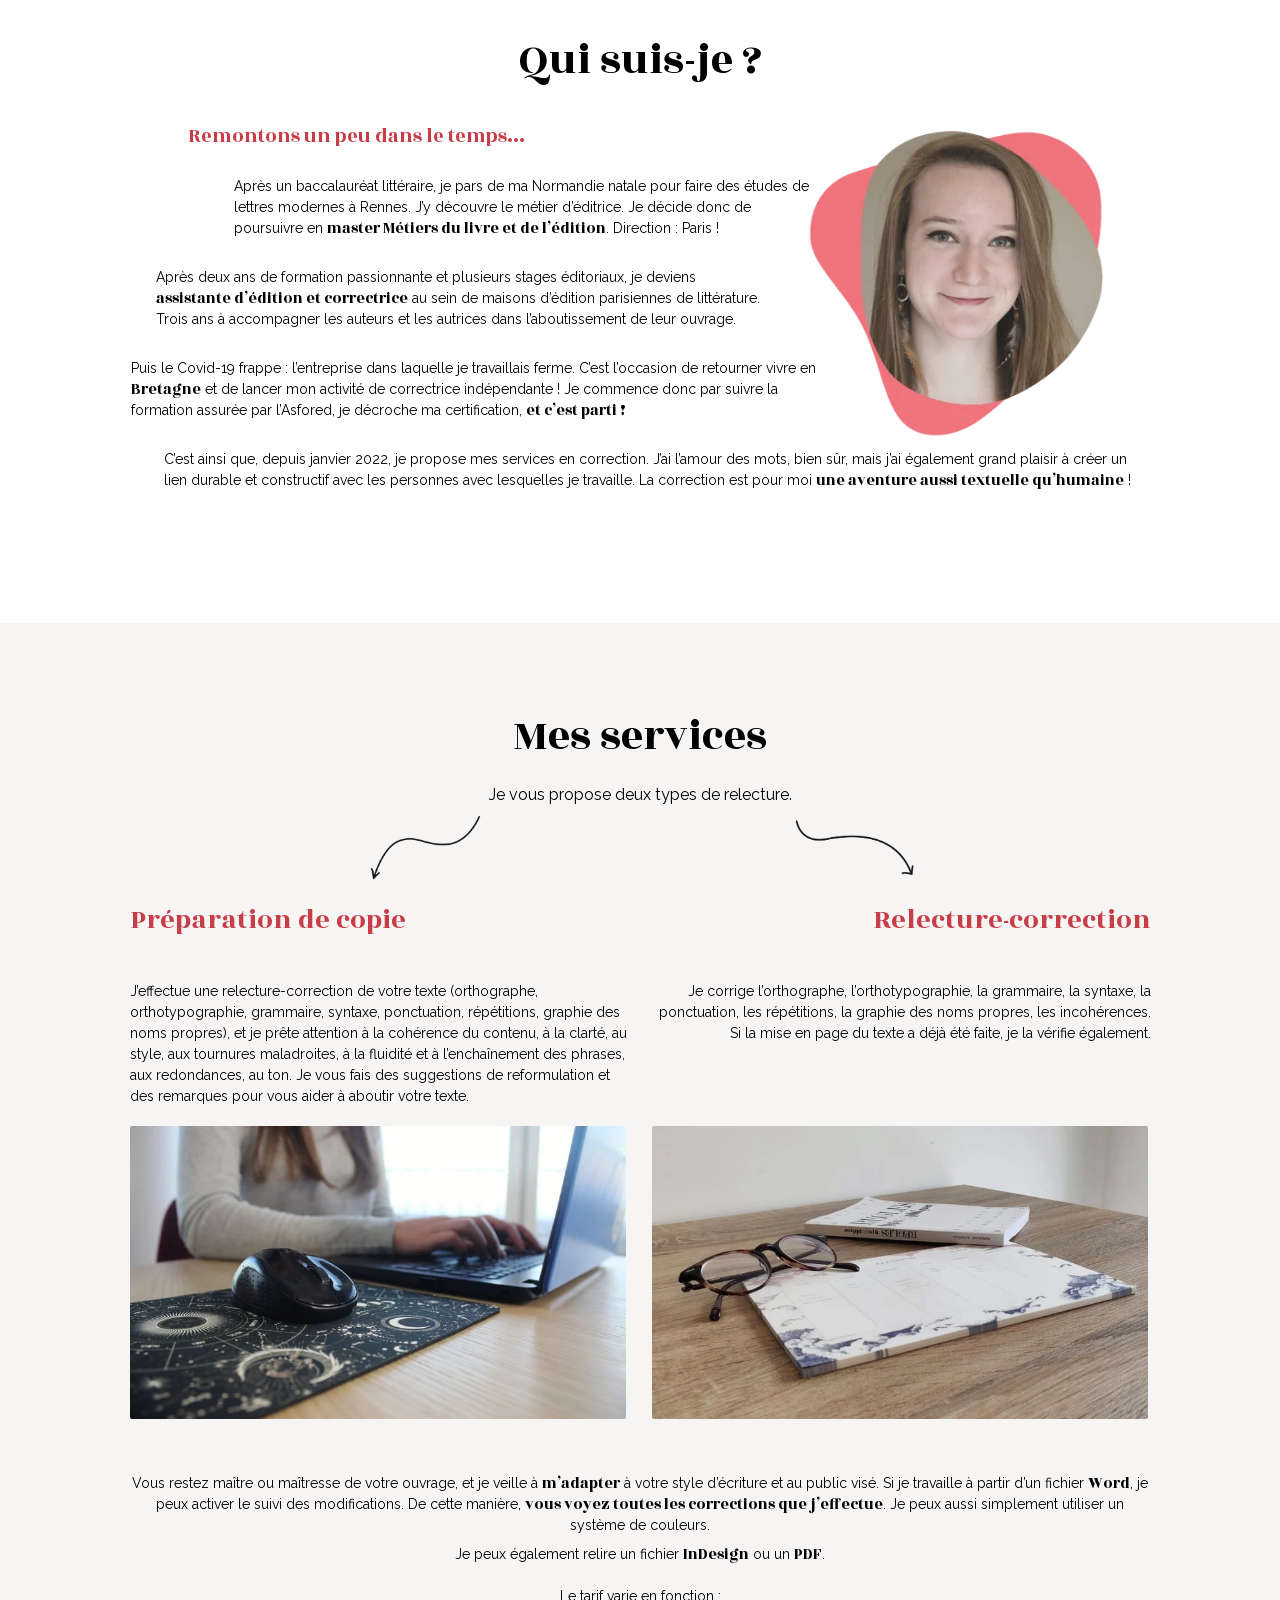
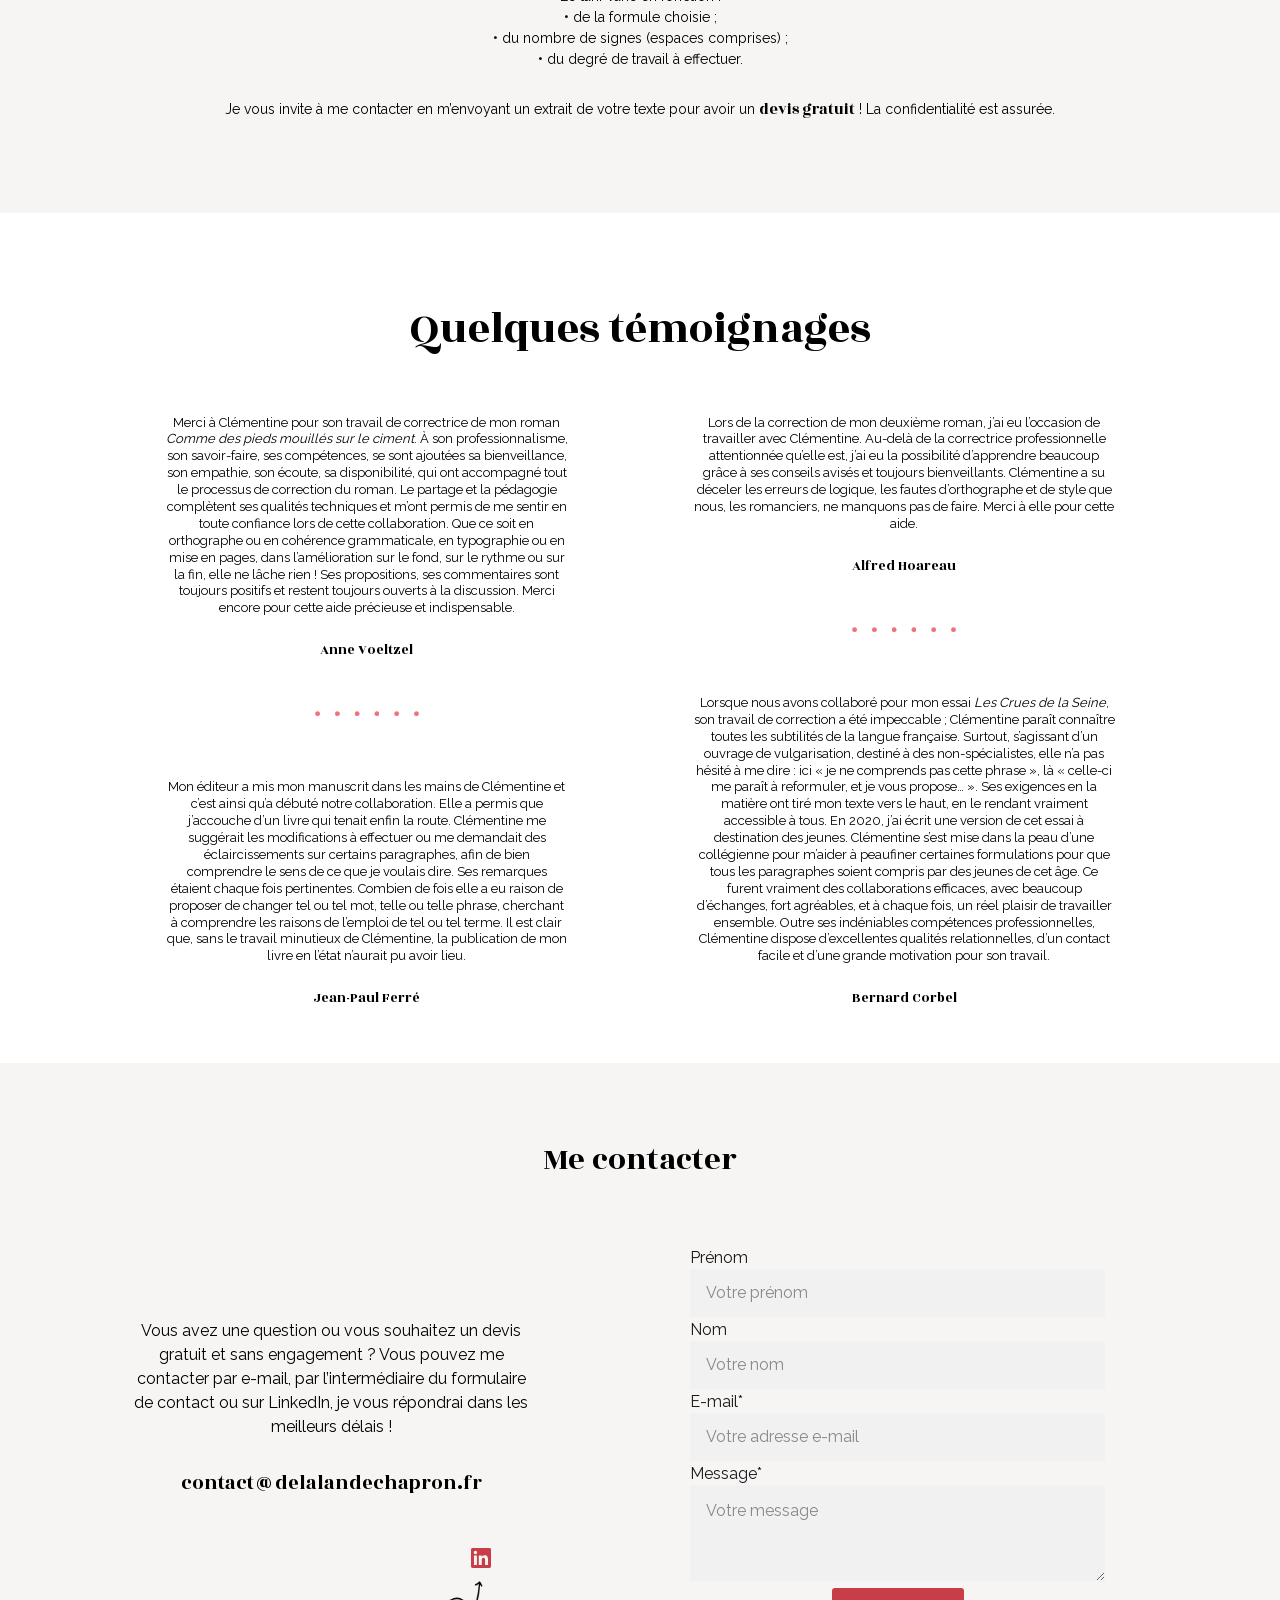
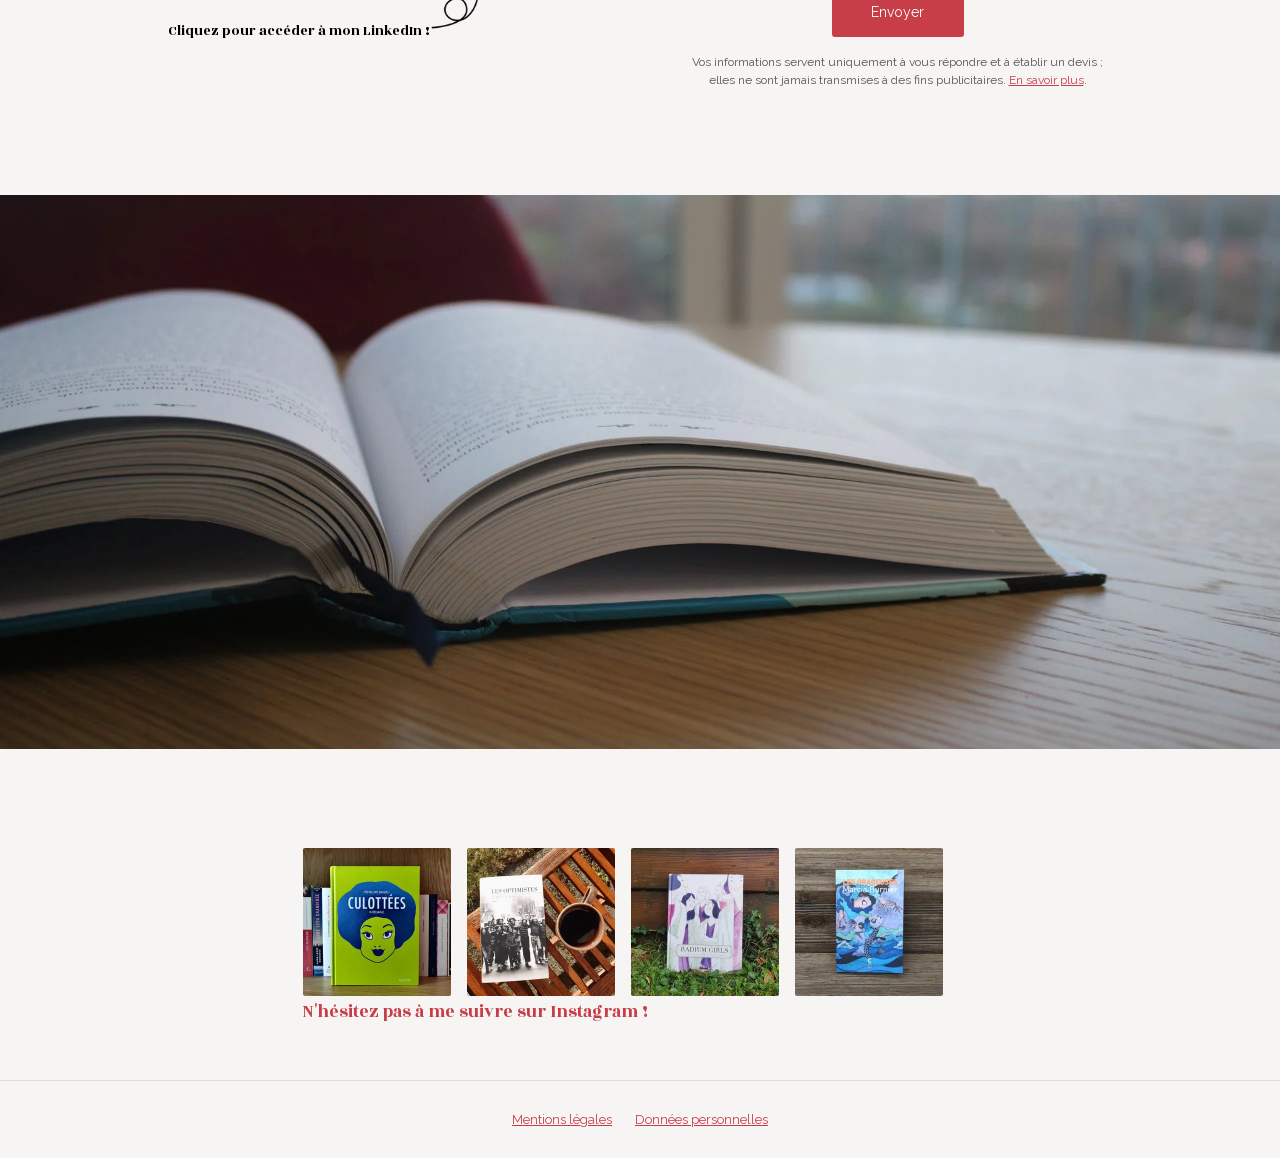
==== commit b421d1da: "Publie contact@delalandechapron.fr à la place de l'adresse Gmail Les redirections clementine@ et con" ====
--- a/index.html
+++ b/index.html
@@ -24,6 +24,7 @@
 <meta name="twitter:title" content="Clémentine Delalande Chapron - Correctrice indépendante">
 <meta name="twitter:description" content="Correctrice indépendante professionnelle, je propose des services de relecture et correction de textes : romans, essais, documents d'entreprise. Devis gratuit et travail rigoureux en Bretagne.">
 <link rel="shortcut icon" href="/favicons/favicon.ico">
+<link rel="icon" type="image/png" sizes="16x16" href="/favicons/favicon-16x16.png">
 <link rel="icon" type="image/png" sizes="32x32" href="/favicons/favicon-32x32.png">
 <link rel="apple-touch-icon" sizes="180x180" href="/favicons/apple-touch-icon-180x180.png">
 <link rel="preload" as="font" type="font/woff2" href="./fonts/rozha-one-latin.woff2" crossorigin>
@@ -172,7 +173,14 @@
   .contact__rgpd{margin:16px 0 0;font-size:12px;line-height:1.5;color:#555;text-align:center;}
 
   /* ======================= BANNIÈRE + INSTAGRAM ======================= */
-  .banner{height:554px;background:url(./assets/images/hero-bg.webp) center/cover no-repeat;background-color:#1d1e20;}
+  /* Bannière décorative. L'image existe en quatre largeurs : on sert la plus
+     petite qui convienne au lieu de la 1920 px (86,8 Ko) pour tout le monde.
+     Elle est recadrée en « cover » sur une bande de 240 à 554 px de haut, donc
+     une légère perte de finesse sur écran haute densité ne se voit pas — et
+     cela évite 64 Ko sur mobile. */
+  .banner{height:554px;background:url(./assets/images/hero-bg-768w.webp) center/cover no-repeat;background-color:#1d1e20;}
+  @media (min-width:641px){.banner{background-image:url(./assets/images/hero-bg-1024w.webp);}}
+  @media (min-width:1025px){.banner{background-image:url(./assets/images/hero-bg-1920w.webp);}}
   .insta{padding:48px 16px 40px;}
   .insta__grid{display:flex;gap:16px;flex-wrap:wrap;justify-content:center;max-width:674px;margin:0 auto;}
   .insta__grid a{flex:0 0 auto;width:148px;height:148px;overflow:hidden;border-radius:2px;}
@@ -312,7 +320,7 @@
   "jobTitle": "Correctrice indépendante",
   "description": "Correctrice indépendante professionnelle, je propose des services de relecture et correction de textes : romans, essais, documents d'entreprise. Devis gratuit et travail rigoureux en Bretagne.",
   "url": "https://delalandechapron.fr",
-  "email": "chapron.clementine@gmail.com",
+  "email": "contact@delalandechapron.fr",
   "address": {
     "@type": "PostalAddress",
     "addressRegion": "Bretagne",
@@ -321,7 +329,7 @@
   "contactPoint": {
     "@type": "ContactPoint",
     "contactType": "Service Client",
-    "email": "chapron.clementine@gmail.com",
+    "email": "contact@delalandechapron.fr",
     "availableLanguage": "French"
   },
   "sameAs": [
@@ -348,9 +356,17 @@
     <div class="hero__inner">
       <h1 class="hero__title">Clémentine Delalande Chapron</h1>
       <p class="hero__subtitle">Un accompagnement rigoureux et bienveillant au service de votre écrit&nbsp;!</p>
+      <!-- Descripteurs w = largeur RÉELLE des fichiers (609 et 375 px), et non la
+           taille d'affichage comme c'était écrit ici (679w et 257w) : le navigateur
+           choisit sa source d'après ces valeurs, il ne faut pas lui mentir.
+           À noter : le fichier fait 609 px alors qu'il est affiché à 679, donc il est
+           étiré — 2,2x sur écran haute densité. C'est hérité de l'ancien site, qui
+           déclarait déjà width="679" sur ce même fichier. Seule la photo d'origine
+           permettra d'y remédier ; le CDN Zyro qui hébergeait une version 1440 px
+           renvoie désormais 404. -->
       <img class="hero__image" src="./assets/images/hero-portrait.webp"
-           srcset="./assets/images/hero-portrait-mobile.webp 257w, ./assets/images/hero-portrait.webp 679w"
-           sizes="(min-width:920px) 679px, 257px" width="679" height="706"
+           srcset="./assets/images/hero-portrait-mobile.webp 375w, ./assets/images/hero-portrait.webp 609w"
+           sizes="(min-width:920px) 679px, 257px" width="609" height="631"
            alt="Gros plan sur un livre ouvert" loading="eager" fetchpriority="high">
     </div>
   </section>
@@ -457,7 +473,7 @@
     <div class="contact__inner">
       <div class="contact__left">
         <p class="contact__intro">Vous avez une question ou vous souhaitez un devis gratuit et sans engagement&nbsp;? Vous pouvez me contacter par e-mail, par l’intermédiaire du formulaire de contact ou sur LinkedIn, je vous répondrai dans les meilleurs délais&nbsp;!</p>
-        <p class="contact__email">chapron.clementine@gmail.com</p>
+        <p class="contact__email">contact@delalandechapron.fr</p>
         <div class="contact__linkedin">
           <a class="contact__linkedin-icon" href="https://www.linkedin.com/in/cl%C3%A9mentine-delalande-chapron-a98442133" target="_blank" rel="noopener" aria-label="Profil LinkedIn de Clémentine Delalande Chapron">
             <svg viewBox="0 0 24 24" width="20" height="20" fill="currentColor" aria-hidden="true"><path d="M20.45 20.45h-3.56v-5.57c0-1.33-.03-3.04-1.85-3.04-1.85 0-2.14 1.45-2.14 2.94v5.67H9.35V9h3.41v1.56h.05c.48-.9 1.64-1.85 3.37-1.85 3.6 0 4.27 2.37 4.27 5.46v6.28zM5.34 7.43a2.06 2.06 0 1 1 0-4.13 2.06 2.06 0 0 1 0 4.13zM7.12 20.45H3.56V9h3.56v11.45zM22.22 0H1.77C.79 0 0 .77 0 1.73v20.54C0 23.23.79 24 1.77 24h20.45c.98 0 1.78-.77 1.78-1.73V1.73C24 .77 23.2 0 22.22 0z"/></svg>
@@ -466,7 +482,7 @@
           <a class="contact__linkedin-text" href="https://www.linkedin.com/in/cl%C3%A9mentine-delalande-chapron-a98442133" target="_blank" rel="noopener">Cliquez pour accéder à mon LinkedIn&nbsp;!</a>
         </div>
       </div>
-      <form class="contact__form" name="contact" method="POST" data-netlify="true" netlify-honeypot="bot-field">
+      <form class="contact__form" name="contact" method="POST" action="/merci" data-netlify="true" netlify-honeypot="bot-field">
         <input type="hidden" name="form-name" value="contact">
         <p hidden><label>Ne pas remplir&nbsp;: <input name="bot-field"></label></p>
         <label for="prenom">Prénom</label>
@@ -478,7 +494,7 @@
         <label for="message">Message*</label>
         <textarea id="message" name="message" required placeholder="Votre message"></textarea>
         <button type="submit">Envoyer</button>
-        <p class="contact__rgpd">Vos informations servent uniquement à vous répondre et à établir un devis&nbsp;; elles ne sont jamais transmises à des fins publicitaires. <a href="/mentions-legales.html#donnees-personnelles">En savoir plus</a>.</p>
+        <p class="contact__rgpd">Vos informations servent uniquement à vous répondre et à établir un devis&nbsp;; elles ne sont jamais transmises à des fins publicitaires. <a href="/mentions-legales#donnees-personnelles">En savoir plus</a>.</p>
       </form>
     </div>
   </section>
@@ -502,8 +518,8 @@
   <!-- ============================ PIED DE PAGE ============================ -->
   <footer class="pied">
     <nav aria-label="Liens légaux">
-      <a href="/mentions-legales.html">Mentions légales</a>
-      <a href="/mentions-legales.html#donnees-personnelles">Données personnelles</a>
+      <a href="/mentions-legales">Mentions légales</a>
+      <a href="/mentions-legales#donnees-personnelles">Données personnelles</a>
     </nav>
   </footer>
 
